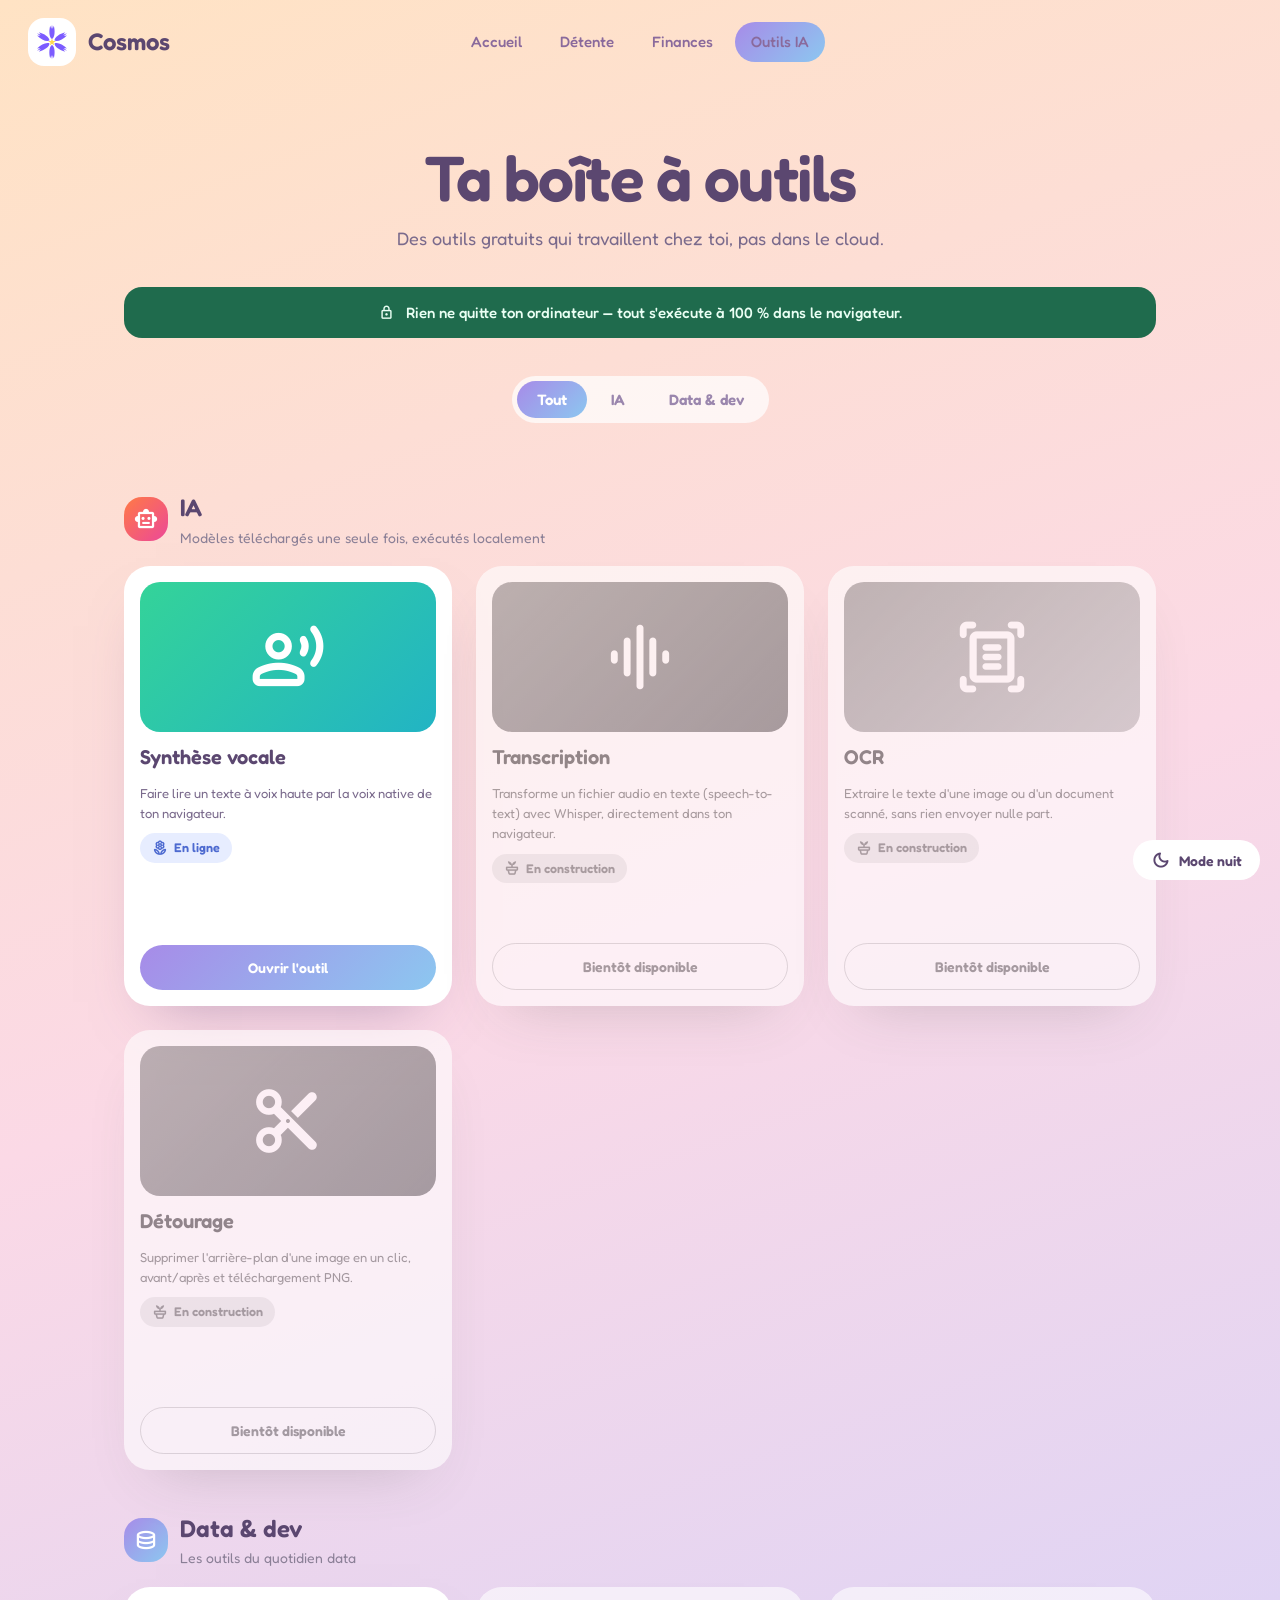
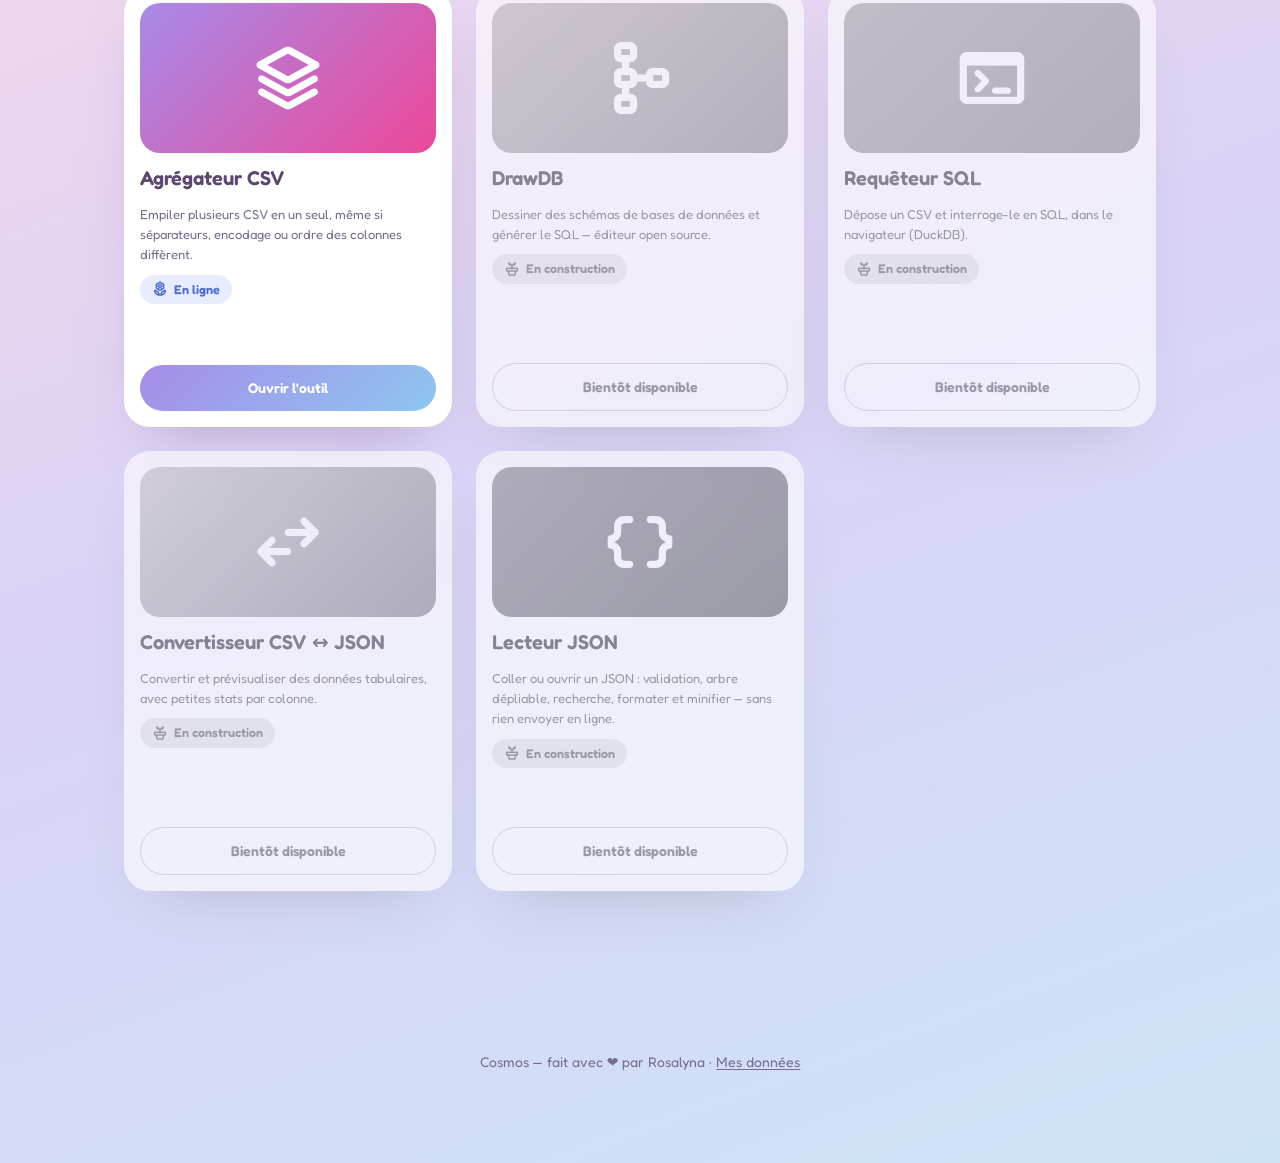
==== ia/index.html @ 6560cee8 "Plancher v1 : version minimale publiable de Cosmos - Parties en ligne : Accueil, Détente (Dessin lib" ====
<!DOCTYPE html>
<html lang="fr">
<head>
  <script>/*cosmos-antiflash*/ try{var t=localStorage.getItem("cosmos-theme");if(t==="dark"||(!t&&window.matchMedia("(prefers-color-scheme:dark)").matches))document.documentElement.classList.add("pre-dark");}catch(e){}</script>
  <meta charset="UTF-8">
  <meta name="viewport" content="width=device-width, initial-scale=1.0">
  <title>Ta boîte à outils — Cosmos</title>
  <link rel="icon" type="image/svg+xml" href="../commun/img/favicon.svg">
  <link rel="stylesheet" href="../commun/css/style.css">
</head>
<body class="p-ia" data-nav="Outils IA">
<script>if(document.documentElement.classList.contains("pre-dark"))document.body.classList.add("dark");</script>

  <nav class="nav">
    <a class="brand" href="../index.html">
      <span class="brand-logo">
        <img class="logo-day" src="../commun/img/logo-day.svg" alt="">
        <img class="logo-night" src="../commun/img/logo-night.svg" alt="">
      </span>
      <span class="brand-name">Cosmos</span>
    </a>
    <div class="nav-pills"></div>
  </nav>

  <main class="page">
    <section class="hero">
      <h1>Ta boîte à outils</h1>
      <p class="lead">Des outils gratuits qui travaillent chez toi, pas dans le cloud.</p>
    </section>

    <div class="bandeau-local">
      <span class="material-symbols-rounded" aria-hidden="true">lock</span>
      Rien ne quitte ton ordinateur — tout s'exécute à 100 % dans le navigateur.
    </div>

    <div class="slicer-wrap">
      <div class="slicer" data-slicer="[data-group]">
        <span class="ind"></span>
        <button class="on" data-target="all">Tout</button>
        <button data-target="ia">IA</button>
        <button data-target="data">Data &amp; dev</button>
      </div>
    </div>

    <section data-group="ia">
      <div class="section-head" style="--g1:#FF7A45; --g2:#EC4899;">
        <span class="material-symbols-rounded" aria-hidden="true">smart_toy</span>
        <div><h2>IA</h2><div class="sub">Modèles téléchargés une seule fois, exécutés localement</div></div>
      </div>
      <div class="grid">
        <article class="card" style="--g1:#34D399; --g2:#22B4C4;">
          <div class="thumb"><span class="material-symbols-rounded" aria-hidden="true">record_voice_over</span></div>
          <h3>Synthèse vocale</h3>
          <p>Faire lire un texte à voix haute par la voix native de ton navigateur.</p>
          <span class="badge online"><span class="state-ico material-symbols-rounded" data-day="local_florist" data-night="auto_awesome">local_florist</span>En ligne</span>
          <a class="cta" href="synthese-vocale/index.html">Ouvrir l'outil</a>
        </article>
        <article class="card" style="--g1:#FF7A45; --g2:#EC4899;">
          <div class="thumb"><span class="material-symbols-rounded" aria-hidden="true">graphic_eq</span></div>
          <h3>Transcription</h3>
          <p>Transforme un fichier audio en texte (speech-to-text) avec Whisper, directement dans ton navigateur.</p>
          <span class="badge construction"><span class="state-ico material-symbols-rounded" data-day="potted_plant" data-night="blur_on">potted_plant</span>En construction</span>
          <span class="cta ghost">Bientôt disponible</span>
        </article>
        <article class="card" style="--g1:#A78BE8; --g2:#8CC7F0;">
          <div class="thumb"><span class="material-symbols-rounded" aria-hidden="true">document_scanner</span></div>
          <h3>OCR</h3>
          <p>Extraire le texte d'une image ou d'un document scanné, sans rien envoyer nulle part.</p>
          <span class="badge construction"><span class="state-ico material-symbols-rounded" data-day="potted_plant" data-night="blur_on">potted_plant</span>En construction</span>
          <span class="cta ghost">Bientôt disponible</span>
        </article>
        <article class="card" style="--g1:#F472B6; --g2:#A855F7;">
          <div class="thumb"><span class="material-symbols-rounded" aria-hidden="true">content_cut</span></div>
          <h3>Détourage</h3>
          <p>Supprimer l'arrière-plan d'une image en un clic, avant/après et téléchargement PNG.</p>
          <span class="badge construction"><span class="state-ico material-symbols-rounded" data-day="potted_plant" data-night="blur_on">potted_plant</span>En construction</span>
          <span class="cta ghost">Bientôt disponible</span>
        </article>
      </div>
    </section>

    <section data-group="data">
      <div class="section-head" style="--g1:#A78BE8; --g2:#8CC7F0;">
        <span class="material-symbols-rounded" aria-hidden="true">database</span>
        <div><h2>Data &amp; dev</h2><div class="sub">Les outils du quotidien data</div></div>
      </div>
      <div class="grid">
        <article class="card" style="--g1:#A78BE8; --g2:#EC4899;">
          <div class="thumb"><span class="material-symbols-rounded" aria-hidden="true">stacks</span></div>
          <h3>Agrégateur CSV</h3>
          <p>Empiler plusieurs CSV en un seul, même si séparateurs, encodage ou ordre des colonnes diffèrent.</p>
          <span class="badge online"><span class="state-ico material-symbols-rounded" data-day="local_florist" data-night="auto_awesome">local_florist</span>En ligne</span>
          <a class="cta" href="agregateur-csv/index.html">Ouvrir l'outil</a>
        </article>
        <article class="card" style="--g1:#8CC7F0; --g2:#A78BE8;">
          <div class="thumb"><span class="material-symbols-rounded" aria-hidden="true">schema</span></div>
          <h3>DrawDB</h3>
          <p>Dessiner des schémas de bases de données et générer le SQL — éditeur open source.</p>
          <span class="badge construction"><span class="state-ico material-symbols-rounded" data-day="potted_plant" data-night="blur_on">potted_plant</span>En construction</span>
          <span class="cta ghost">Bientôt disponible</span>
        </article>
        <article class="card" style="--g1:#34D399; --g2:#22B4C4;">
          <div class="thumb"><span class="material-symbols-rounded" aria-hidden="true">terminal</span></div>
          <h3>Requêteur SQL</h3>
          <p>Dépose un CSV et interroge-le en SQL, dans le navigateur (DuckDB).</p>
          <span class="badge construction"><span class="state-ico material-symbols-rounded" data-day="potted_plant" data-night="blur_on">potted_plant</span>En construction</span>
          <span class="cta ghost">Bientôt disponible</span>
        </article>
        <article class="card" style="--g1:#FFC93C; --g2:#FF7A45;">
          <div class="thumb"><span class="material-symbols-rounded" aria-hidden="true">swap_horiz</span></div>
          <h3>Convertisseur CSV ↔ JSON</h3>
          <p>Convertir et prévisualiser des données tabulaires, avec petites stats par colonne.</p>
          <span class="badge construction"><span class="state-ico material-symbols-rounded" data-day="potted_plant" data-night="blur_on">potted_plant</span>En construction</span>
          <span class="cta ghost">Bientôt disponible</span>
        </article>
        <article class="card" style="--g1:#F472B6; --g2:#A855F7;">
          <div class="thumb"><span class="material-symbols-rounded" aria-hidden="true">data_object</span></div>
          <h3>Lecteur JSON</h3>
          <p>Coller ou ouvrir un JSON : validation, arbre dépliable, recherche, formater et minifier — sans rien envoyer en ligne.</p>
          <span class="badge construction"><span class="state-ico material-symbols-rounded" data-day="potted_plant" data-night="blur_on">potted_plant</span>En construction</span>
          <span class="cta ghost">Bientôt disponible</span>
        </article>
      </div>
    </section>
  </main>

  <footer class="pied">Cosmos — fait avec ❤️ par Rosalyna · <a class="pied-lien" href="../donnees/index.html">Mes données</a></footer>
  <button class="theme-toggle" id="themeToggle" type="button">
    <span class="material-symbols-rounded" id="themeIcon" aria-hidden="true">dark_mode</span>
    <span id="themeLabel">Mode nuit</span>
  </button>
  <script src="../commun/js/theme.js"></script>
  <script src="../commun/js/projects.js"></script>
  <script src="../commun/js/nav.js"></script>
</body>
</html>
---- commun/css/style.css ----
/* ============================================================
   COSMOS — design system v2 (thème clair printanier / nuit étoilée)
   Source : docs/design/README.md + CHANGELOG.md
   ============================================================ */

/* ============================================================
   POLICES AUTO-HÉBERGÉES — plus aucun appel à Google
   Fichiers : ../fonts/ (générés depuis les CSS Google, plages
   latin + latin-ext). Icônes : sous-ensemble des 77 réellement
   utilisées (voir docs/polices-auto-hebergees.md pour regénérer).
   ============================================================ */
@font-face {
  font-family: 'Fredoka';
  font-style: normal;
  font-weight: 400 700;
  font-display: swap;
  src: url(../fonts/fredoka-400-700-latin-ext.woff2) format('woff2');
  unicode-range: U+0100-02BA, U+02BD-02C5, U+02C7-02CC, U+02CE-02D7, U+02DD-02FF, U+0304, U+0308, U+0329, U+1D00-1DBF, U+1E00-1E9F, U+1EF2-1EFF, U+2020, U+20A0-20AB, U+20AD-20C4, U+2113, U+2C60-2C7F, U+A720-A7FF;
}
@font-face {
  font-family: 'Fredoka';
  font-style: normal;
  font-weight: 400 700;
  font-display: swap;
  src: url(../fonts/fredoka-400-700-latin.woff2) format('woff2');
  unicode-range: U+0000-00FF, U+0131, U+0152-0153, U+02BB-02BC, U+02C6, U+02DA, U+02DC, U+0304, U+0308, U+0329, U+2000-206F, U+20AC, U+2122, U+2191, U+2193, U+2212, U+2215, U+FEFF, U+FFFD;
}
@font-face {
  font-family: 'Sora';
  font-style: normal;
  font-weight: 400;
  font-display: swap;
  src: url(../fonts/sora-400-latin-ext.woff2) format('woff2');
  unicode-range: U+0100-02BA, U+02BD-02C5, U+02C7-02CC, U+02CE-02D7, U+02DD-02FF, U+0304, U+0308, U+0329, U+1D00-1DBF, U+1E00-1E9F, U+1EF2-1EFF, U+2020, U+20A0-20AB, U+20AD-20C4, U+2113, U+2C60-2C7F, U+A720-A7FF;
}
@font-face {
  font-family: 'Sora';
  font-style: normal;
  font-weight: 400;
  font-display: swap;
  src: url(../fonts/sora-400-latin.woff2) format('woff2');
  unicode-range: U+0000-00FF, U+0131, U+0152-0153, U+02BB-02BC, U+02C6, U+02DA, U+02DC, U+0304, U+0308, U+0329, U+2000-206F, U+20AC, U+2122, U+2191, U+2193, U+2212, U+2215, U+FEFF, U+FFFD;
}
@font-face {
  font-family: 'Sora';
  font-style: normal;
  font-weight: 700;
  font-display: swap;
  src: url(../fonts/sora-700-latin-ext.woff2) format('woff2');
  unicode-range: U+0100-02BA, U+02BD-02C5, U+02C7-02CC, U+02CE-02D7, U+02DD-02FF, U+0304, U+0308, U+0329, U+1D00-1DBF, U+1E00-1E9F, U+1EF2-1EFF, U+2020, U+20A0-20AB, U+20AD-20C4, U+2113, U+2C60-2C7F, U+A720-A7FF;
}
@font-face {
  font-family: 'Sora';
  font-style: normal;
  font-weight: 700;
  font-display: swap;
  src: url(../fonts/sora-700-latin.woff2) format('woff2');
  unicode-range: U+0000-00FF, U+0131, U+0152-0153, U+02BB-02BC, U+02C6, U+02DA, U+02DC, U+0304, U+0308, U+0329, U+2000-206F, U+20AC, U+2122, U+2191, U+2193, U+2212, U+2215, U+FEFF, U+FFFD;
}
@font-face {
  font-family: 'Sora';
  font-style: normal;
  font-weight: 800;
  font-display: swap;
  src: url(../fonts/sora-800-latin-ext.woff2) format('woff2');
  unicode-range: U+0100-02BA, U+02BD-02C5, U+02C7-02CC, U+02CE-02D7, U+02DD-02FF, U+0304, U+0308, U+0329, U+1D00-1DBF, U+1E00-1E9F, U+1EF2-1EFF, U+2020, U+20A0-20AB, U+20AD-20C4, U+2113, U+2C60-2C7F, U+A720-A7FF;
}
@font-face {
  font-family: 'Sora';
  font-style: normal;
  font-weight: 800;
  font-display: swap;
  src: url(../fonts/sora-800-latin.woff2) format('woff2');
  unicode-range: U+0000-00FF, U+0131, U+0152-0153, U+02BB-02BC, U+02C6, U+02DA, U+02DC, U+0304, U+0308, U+0329, U+2000-206F, U+20AC, U+2122, U+2191, U+2193, U+2212, U+2215, U+FEFF, U+FFFD;
}
@font-face {
  font-family: 'Space Mono';
  font-style: normal;
  font-weight: 400;
  font-display: swap;
  src: url(../fonts/space-mono-400-latin-ext.woff2) format('woff2');
  unicode-range: U+0100-02BA, U+02BD-02C5, U+02C7-02CC, U+02CE-02D7, U+02DD-02FF, U+0304, U+0308, U+0329, U+1D00-1DBF, U+1E00-1E9F, U+1EF2-1EFF, U+2020, U+20A0-20AB, U+20AD-20C4, U+2113, U+2C60-2C7F, U+A720-A7FF;
}
@font-face {
  font-family: 'Space Mono';
  font-style: normal;
  font-weight: 400;
  font-display: swap;
  src: url(../fonts/space-mono-400-latin.woff2) format('woff2');
  unicode-range: U+0000-00FF, U+0131, U+0152-0153, U+02BB-02BC, U+02C6, U+02DA, U+02DC, U+0304, U+0308, U+0329, U+2000-206F, U+20AC, U+2122, U+2191, U+2193, U+2212, U+2215, U+FEFF, U+FFFD;
}
@font-face {
  font-family: 'Space Mono';
  font-style: normal;
  font-weight: 700;
  font-display: swap;
  src: url(../fonts/space-mono-700-latin-ext.woff2) format('woff2');
  unicode-range: U+0100-02BA, U+02BD-02C5, U+02C7-02CC, U+02CE-02D7, U+02DD-02FF, U+0304, U+0308, U+0329, U+1D00-1DBF, U+1E00-1E9F, U+1EF2-1EFF, U+2020, U+20A0-20AB, U+20AD-20C4, U+2113, U+2C60-2C7F, U+A720-A7FF;
}
@font-face {
  font-family: 'Space Mono';
  font-style: normal;
  font-weight: 700;
  font-display: swap;
  src: url(../fonts/space-mono-700-latin.woff2) format('woff2');
  unicode-range: U+0000-00FF, U+0131, U+0152-0153, U+02BB-02BC, U+02C6, U+02DA, U+02DC, U+0304, U+0308, U+0329, U+2000-206F, U+20AC, U+2122, U+2191, U+2193, U+2212, U+2215, U+FEFF, U+FFFD;
}

/* Icônes : sous-ensemble (uniquement les 77 icônes utilisées sur le site).
   La règle de classe ci-dessous remplace celle que fournissait Google
   (notamment font-feature-settings:'liga' qui active les ligatures). */
@font-face {
  font-family: 'Material Symbols Rounded';
  font-style: normal;
  font-weight: 500;
  font-display: block;
  src: url(../fonts/material-symbols-rounded-subset.woff2) format('woff2');
}
.material-symbols-rounded {
  font-family: 'Material Symbols Rounded';
  font-weight: normal;
  font-style: normal;
  line-height: 1;
  letter-spacing: normal;
  text-transform: none;
  display: inline-block;
  white-space: nowrap;
  word-wrap: normal;
  direction: ltr;
  font-feature-settings: 'liga';
  -webkit-font-feature-settings: 'liga';
  -webkit-font-smoothing: antialiased;
}

:root {
  --surface: #fff;
  --ink: #5b4770;
  --ink2: #7a6a8c;
  --label: #8a7f96;
  --cream: #fdf6ec;
  --g-primary1: #A78BE8; --g-primary2: #8CC7F0;
  --g-green1: #34D399;  --g-green2: #22B4C4;
  --g-warm1: #FF7A45;   --g-warm2: #EC4899;
  --g-pink1: #F472B6;   --g-pink2: #A855F7;
  --jaune: #FBBF24; --rose: #FB7185; --ciel: #38BDF8;
  --r-card: 26px; --r-thumb: 20px; --r-bulle: 18px;
  --shadow-card: 0 28px 56px -32px rgba(120, 90, 140, .5);
  --shadow-kpi: 0 20px 44px -30px rgba(80, 60, 120, .5);
}

* { box-sizing: border-box; margin: 0; padding: 0; }

body {
  font-family: 'Fredoka', system-ui, sans-serif;
  color: var(--ink);
  background: var(--cream);
  min-height: 100vh;
  line-height: 1.55;
  position: relative;
}

/* Dégradés de fond par page (mode clair, 160°) */
body.p-home    { background: linear-gradient(160deg,#FFEDB0 0%,#FFD7BD 20%,#FFC6DC 40%,#DCCBF5 58%,#C4E7F5 78%,#C6F0D2 100%); }
body.p-detente { background: linear-gradient(160deg,#FFE9C9 0%,#FFC6DC 34%,#E3CBF5 62%,#C4E7F5 84%,#CDEEDD 100%); }
body.p-ia      { background: linear-gradient(160deg,#FFE3C4 0%,#FBD9E6 36%,#DAD3F7 70%,#CDE3F7 100%); }
body.p-budget  { background: linear-gradient(160deg,#D2F5DE 0%,#C6EEF0 34%,#D8E4F7 68%,#E9D9F5 100%); }
body.p-dash    { background: linear-gradient(160deg,#F3F0FA 0%,#EDF2FB 55%,#F0F5F3 100%); }
body.p-ml      { background: linear-gradient(160deg,#CFEFF5 0%,#D7E1FA 34%,#E6D7F7 68%,#FBD9E6 100%); }
body { background-attachment: fixed; }

.material-symbols-rounded {
  font-variation-settings: 'opsz' 24, 'wght' 500, 'FILL' 0, 'GRAD' 0;
  vertical-align: middle;
}

/* ---------- Navigation ---------- */
.nav {
  display: flex; align-items: center; justify-content: space-between; gap: 14px;
  padding: 18px 28px; flex-wrap: wrap; position: relative; z-index: 3;
}
.brand { display: flex; align-items: center; gap: 12px; text-decoration: none; color: var(--ink); }
.brand-logo {
  width: 48px; height: 48px; border-radius: 16px; background: var(--surface);
  display: grid; place-items: center; box-shadow: var(--shadow-kpi);
}
.brand-logo img { width: 76%; height: 76%; display: block; }
.brand-logo .logo-night { display: none; }
body.dark .brand-logo .logo-day { display: none; }
body.dark .brand-logo .logo-night { display: block; }
.brand-name { font-size: 24px; font-weight: 600; }
.nav-pills { display: flex; gap: 6px; flex-wrap: wrap; justify-content: center; }
.nav-pills a {
  text-decoration: none; color: #8a6a9c; font-size: 15px; font-weight: 500;
  padding: 8px 16px; border-radius: 999px; transition: background .18s;
}
body.dark .nav-pills a { color: #cfc6ee; }
.nav-pills a:hover { background: rgba(255,255,255,.55); }
body.dark .nav-pills a:hover { background: rgba(255,255,255,.08); }
.nav-pills a.actif {
  background: linear-gradient(135deg, var(--g-primary1), var(--g-primary2));
  color: #fff;
}
.avatar {
  width: 46px; height: 46px; border-radius: 50%; color: #fff; font-weight: 600;
  display: grid; place-items: center; letter-spacing: .5px;
  background: linear-gradient(135deg, var(--g-primary1), var(--g-primary2));
}

/* ---------- Structure ---------- */
.page { max-width: 1080px; margin: 0 auto; padding: 34px 24px 120px; position: relative; z-index: 2; }
.hero { text-align: center; padding: 26px 0 34px; }
.hero h1 {
  font-size: clamp(38px, 6vw, 64px); font-weight: 600; letter-spacing: -1.5px;
  line-height: 1.05; margin-bottom: 14px;
}
.hero p.lead { color: var(--ink2); font-size: 18px; max-width: 620px; margin: 0 auto; }
.section-head { display: flex; align-items: center; gap: 12px; margin: 40px 0 18px; }
.section-head .material-symbols-rounded {
  width: 44px; height: 44px; border-radius: var(--r-bulle); color: #fff;
  display: grid; place-items: center; font-size: 24px;
  background: linear-gradient(135deg, var(--g1, var(--g-primary1)), var(--g2, var(--g-primary2)));
}
.section-head h2 { font-size: 24px; font-weight: 600; }
.section-head .sub { color: var(--label); font-size: 14px; }

/* ---------- Grilles & cartes vitrine ---------- */
.grid { display: grid; grid-template-columns: repeat(auto-fill, minmax(280px, 1fr)); gap: 24px; }
.card {
  background: var(--surface); border-radius: var(--r-card); padding: 16px;
  box-shadow: var(--shadow-card); display: flex; flex-direction: column; gap: 10px;
  min-height: 440px; color: var(--ink);
  transition: transform .22s cubic-bezier(.34,1.4,.5,1), box-shadow .22s;
}
.card:hover { transform: translateY(-8px); box-shadow: 0 42px 76px -30px rgba(120,90,140,.6); }
.card .thumb {
  flex: none; height: 150px; border-radius: var(--r-thumb); display: grid; place-items: center;
  background: linear-gradient(135deg, var(--g1, var(--g-primary1)), var(--g2, var(--g-primary2)));
}
.card .thumb .material-symbols-rounded { font-size: 76px; color: #fff; }
.card h3 { font-size: 20px; font-weight: 600; }
.card p { font-size: 13px; color: var(--ink2); }
.card .cta {
  margin-top: auto; text-align: center; text-decoration: none; color: #fff;
  font-weight: 600; font-size: 14px; padding: 12px; border-radius: 999px;
  background: linear-gradient(135deg, var(--g-primary1), var(--g-primary2));
  transition: filter .18s;
}
.card .cta:hover { filter: brightness(1.08); }
.card .cta.ghost { background: none; color: var(--ink2); border: 1.5px solid rgba(122,106,140,.35); cursor: default; }

/* ---------- Cartes « Pokémon » (Détente) ---------- */
.pokecard {
  border-radius: var(--r-card); padding: 10px; color: var(--ink);
  background: linear-gradient(135deg, var(--g1, var(--g-warm1)), var(--g2, var(--g-warm2)));
  box-shadow: var(--shadow-card);
  transition: transform .22s cubic-bezier(.34,1.4,.5,1), box-shadow .22s;
}
.pokecard:hover { transform: translateY(-7px); box-shadow: 0 42px 76px -30px rgba(120,90,140,.6); }
.pokecard .inner { background: var(--surface); border-radius: 18px; padding: 14px; height: 100%; display: flex; flex-direction: column; gap: 8px; }
.pokecard .window {
  height: 130px; border-radius: 14px; display: grid; place-items: center;
  background: linear-gradient(135deg, color-mix(in srgb, var(--g1) 28%, #fff), color-mix(in srgb, var(--g2) 28%, #fff));
}
.pokecard .window .material-symbols-rounded { font-size: 58px; color: var(--g2, var(--g-warm2)); }
.pokecard .type { font-family: 'Space Mono', monospace; font-size: 11px; color: var(--label); text-transform: uppercase; letter-spacing: .08em; }
.pokecard h3 { font-size: 19px; font-weight: 600; }
.pokecard p { font-size: 13px; color: var(--ink2); }

/* ---------- Badges d'état (2 états, sans badge = disponible) ---------- */
.badge {
  display: inline-flex; align-items: center; gap: 6px; align-self: flex-start;
  font-size: 12.5px; font-weight: 600; padding: 5px 12px; border-radius: 999px;
}
.badge .state-ico { font-size: 16px; }
.badge.construction { background: #FFE5C2; color: #B26A00; }
.badge.online { background: #E7EDFF; color: #4D6AD0; }

/* ---------- Cartes « en construction » grisées (fait ressortir ce qui est en ligne) ---------- */
.card:has(.badge.construction),
.pokecard:has(.badge.construction) { filter: grayscale(1); opacity: .6; }
.card:has(.badge.construction):hover,
.pokecard:has(.badge.construction):hover { transform: none; box-shadow: 0 20px 44px -30px rgba(90,60,120,.35); }
body.dark .card:has(.badge.construction),
body.dark .pokecard:has(.badge.construction) { opacity: .48; }

/* ---------- Slicer ---------- */
.slicer {
  position: relative; display: inline-flex; gap: 4px; padding: 5px;
  background: rgba(255,255,255,.72); border-radius: 999px; margin: 8px auto 26px;
}
body.dark .slicer { background: rgba(255,255,255,.08); }
.slicer button {
  position: relative; z-index: 2; border: 0; background: none; cursor: pointer;
  font-family: 'Fredoka', sans-serif; font-size: 15px; font-weight: 600;
  color: #9a86ad; padding: 9px 20px; border-radius: 999px; transition: color .25s;
}
.slicer button.on { color: #fff; }
.slicer .ind {
  position: absolute; top: 5px; bottom: 5px; left: 0; width: 90px; z-index: 1;
  border-radius: 999px; background: linear-gradient(135deg, var(--g-primary1), var(--g-primary2));
  transition: left .4s cubic-bezier(.34,1.4,.5,1), width .4s cubic-bezier(.34,1.4,.5,1);
}
.slicer-wrap { text-align: center; }
[data-group].masque { display: none; }
[data-group] { transition: opacity .26s; }
/* Slicer sur petit écran : on autorise le retour à la ligne et on remplace
   l'indicateur coulissant (calé en absolu) par un fond sur le bouton actif. */
@media (max-width: 620px) {
  .slicer { flex-wrap: wrap; justify-content: center; border-radius: 22px; max-width: 92vw; }
  .slicer .ind { display: none; }
  .slicer button { padding: 8px 14px; font-size: 14px; }
  .slicer button.on { background: linear-gradient(135deg, var(--g-primary1), var(--g-primary2)); }
  body.dark .slicer button.on { background: linear-gradient(135deg, #7C5CFF, #4DA8FF); }
}

/* ---------- Bulles d'accueil ---------- */
.bulles { display: flex; gap: 34px; justify-content: center; flex-wrap: wrap; margin: 26px 0 8px; }
.bulle { text-align: center; width: 150px; text-decoration: none; color: var(--ink); }
.bulle .ico {
  width: 84px; height: 84px; margin: 0 auto 10px; border-radius: 26px; color: #fff;
  display: grid; place-items: center;
  background: linear-gradient(135deg, var(--g1, var(--g-primary1)), var(--g2, var(--g-primary2)));
  box-shadow: 0 18px 34px -18px var(--g2, var(--g-primary2));
}
.bulle .ico .material-symbols-rounded { font-size: 40px; }
.bulle h3 { font-size: 16px; font-weight: 600; }
.bulle p { font-size: 12.5px; color: var(--ink2); }

/* ---------- Marquee de citations ---------- */
.marquee { overflow: hidden; margin-top: 44px; -webkit-mask-image: linear-gradient(90deg,transparent,#000 12%,#000 88%,transparent); mask-image: linear-gradient(90deg,transparent,#000 12%,#000 88%,transparent); }
.marquee .rail { display: inline-flex; gap: 44px; white-space: nowrap; padding: 8px 0; }
.marquee .rail span { font-size: 15px; color: var(--ink2); }

/* ---------- Commandements (Finances) — cartes dépliables ---------- */
.cmd-intro { text-align: center; color: var(--ink2); font-size: 14px; margin: 0 0 20px; }
.cmd { background: var(--surface); border-radius: var(--r-card); box-shadow: var(--shadow-card); margin-bottom: 14px; overflow: hidden; }
.cmd > summary { list-style: none; cursor: pointer; display: flex; align-items: center; gap: 18px; padding: 18px; }
.cmd > summary::-webkit-details-marker { display: none; }
.cmd .cmd-ico {
  flex: none; width: 60px; height: 60px; border-radius: 16px; display: grid; place-items: center;
  background: linear-gradient(135deg, var(--g1, var(--g-green1)), var(--g2, var(--g-green2)));
}
.cmd .cmd-ico .material-symbols-rounded { font-size: 30px; color: #fff; }
.cmd .cmd-head { flex: 1; min-width: 0; }
.cmd .num { font-family: 'Space Mono', monospace; font-weight: 700; color: var(--label); font-size: 13px; }
.cmd h3 { font-size: 19px; font-weight: 600; margin: 2px 0 4px; }
.cmd .baseline { font-size: 14px; color: var(--ink2); }
.cmd .chev { flex: none; color: var(--label); transition: transform .25s; }
.cmd[open] .chev { transform: rotate(180deg); }
.cmd .cmd-detail { padding: 0 18px 18px 96px; display: flex; flex-direction: column; gap: 8px; }
.cmd .cmd-detail p { font-size: 14px; color: var(--ink2); }
.cmd .cmd-detail strong { color: var(--ink); font-weight: 600; }
@media (max-width: 640px) { .cmd > summary { gap: 12px; } .cmd .cmd-detail { padding-left: 18px; } }

/* ---------- Pyramide de l'épargne (Finances) ---------- */
.pyramide { max-width: 640px; margin: 8px auto 4px; display: flex; flex-direction: column; align-items: center; gap: 9px; }
.pyramide .etage {
  color: #fff; border-radius: 14px; padding: 13px 20px; text-align: center;
  display: flex; flex-direction: column; gap: 2px; box-shadow: var(--shadow-kpi);
}
.pyramide .etage strong { font-size: 16px; font-weight: 600; }
.pyramide .etage span { font-family: 'Space Mono', monospace; font-size: 11px; opacity: .92; letter-spacing: .02em; }
.pyramide .e4 { width: 48%; background: linear-gradient(135deg, var(--g-pink1), var(--g-pink2)); }
.pyramide .e3 { width: 66%; background: linear-gradient(135deg, var(--g-primary1), var(--g-primary2)); }
.pyramide .e2 { width: 83%; background: linear-gradient(135deg, var(--jaune), var(--g-warm1)); }
.pyramide .e1 { width: 100%; background: linear-gradient(135deg, var(--g-green1), var(--g-green2)); }
.pyramide-msg { text-align: center; color: var(--ink2); font-size: 13px; max-width: 560px; margin: 14px auto 0; }
@media (max-width: 560px) { .pyramide .etage { width: 100% !important; } }

/* ---------- Épargne de sécurité : barème statique (Finances) ---------- */
.secu { max-width: 720px; margin: 6px auto 0; display: flex; flex-direction: column; gap: 12px; }
.secu-base {
  background: var(--surface); border-radius: var(--r-bulle); box-shadow: var(--shadow-kpi);
  padding: 12px 18px; font-size: 14px; color: var(--ink2); text-align: center;
}
.secu-base .secu-pts { font-weight: 600; color: var(--ink); }
.secu-critere {
  background: var(--surface); border-radius: var(--r-card); box-shadow: var(--shadow-card);
  padding: 16px 18px; display: flex; flex-direction: column; gap: 10px;
}
.secu-q { font-size: 15px; font-weight: 600; }
.secu-opts { display: flex; flex-wrap: wrap; gap: 8px; }
.secu-opt {
  display: inline-flex; align-items: center; gap: 8px; font-size: 13.5px; color: var(--ink2);
  border: 1.5px solid rgba(122,106,140,.28); border-radius: 999px; padding: 7px 8px 7px 14px;
}
.secu-opt b {
  font-family: 'Space Mono', monospace; font-size: 12px; color: #fff; font-weight: 700;
  padding: 2px 9px; border-radius: 999px;
  background: linear-gradient(135deg, var(--g-green1), var(--g-green2));
}
.secu-concl {
  display: flex; gap: 14px; align-items: flex-start;
  background: linear-gradient(135deg, color-mix(in srgb, var(--g-green1) 16%, var(--surface)), color-mix(in srgb, var(--g-green2) 16%, var(--surface)));
  border-radius: var(--r-card); padding: 18px 20px; box-shadow: var(--shadow-card);
}
.secu-concl > .material-symbols-rounded {
  flex: none; width: 48px; height: 48px; border-radius: 14px; color: #fff; display: grid; place-items: center; font-size: 26px;
  background: linear-gradient(135deg, var(--g-green1), var(--g-green2));
}
.secu-concl strong { font-size: 16px; font-weight: 600; }
.secu-concl .hl { color: var(--g-green2); }
.secu-concl p { font-size: 13.5px; color: var(--ink2); margin-top: 4px; }
body.dark .secu-opt { border-color: rgba(207,198,238,.28); }

/* ---------- Fiches placements : livrets & enveloppes (Finances) ---------- */
.placement-intro { color: var(--ink2); font-size: 14px; max-width: 730px; margin: 0 0 18px; }
.fiches { display: grid; grid-template-columns: repeat(auto-fill, minmax(238px, 1fr)); gap: 16px; }
.fiche {
  background: var(--surface); border-radius: var(--r-card); box-shadow: var(--shadow-card);
  overflow: hidden; display: flex; flex-direction: column;
  transition: transform .2s cubic-bezier(.34,1.4,.5,1), box-shadow .2s;
}
.fiche:hover { transform: translateY(-6px); box-shadow: 0 42px 76px -30px rgba(120,90,140,.55); }
.fiche .haut { padding: 14px 16px; color: #fff; background: linear-gradient(135deg, var(--g1, var(--g-green1)), var(--g2, var(--g-green2))); }
.fiche .haut h4 { font-size: 16px; font-weight: 600; }
.fiche .haut .taux { font-family: 'Space Mono', monospace; font-size: 21px; font-weight: 700; margin-top: 3px; line-height: 1.15; }
.fiche .haut .taux small { display: block; font-size: 11.5px; font-weight: 400; opacity: .92; margin-top: 2px; }
.fiche .corps { padding: 13px 16px 15px; display: flex; flex-direction: column; gap: 8px; flex: 1; }
.fiche .ligne { display: flex; justify-content: space-between; align-items: baseline; gap: 10px; font-size: 13px; }
.fiche .ligne .k { color: var(--label); }
.fiche .ligne .v { font-weight: 600; text-align: right; }
.fiche .fisc { align-self: flex-start; font-size: 10.5px; font-weight: 700; letter-spacing: .03em; text-transform: uppercase; padding: 3px 10px; border-radius: 999px; }
.fiche .fisc.net { background: #DCFCE7; color: #158048; }
.fiche .fisc.impo { background: #FFE5C2; color: #B26A00; }
body.dark .fiche .fisc.net { background: rgba(52,211,153,.16); color: #4ade80; }
body.dark .fiche .fisc.impo { background: rgba(255,229,194,.16); color: #FFC93C; }
.fiche .desc { font-size: 12.5px; color: var(--ink2); }
.fiche .lien { margin-top: auto; padding-top: 4px; font-size: 12.5px; font-weight: 600; color: var(--g2, var(--g-green2)); text-decoration: none; display: inline-flex; align-items: center; gap: 4px; }
.fiche .lien:hover { text-decoration: underline; }
.fiche .lien .material-symbols-rounded { font-size: 15px; }
.placement-note { font-size: 12.5px; color: var(--label); text-align: center; margin: 22px auto 0; max-width: 700px; line-height: 1.5; }
.placement-note a { color: inherit; font-weight: 600; }

/* ---------- Mouvements d'introspection ---------- */
.mvt-label {
  font-family: 'Space Mono', monospace; font-size: 12px; letter-spacing: .06em; text-transform: uppercase;
  color: var(--label); margin: 26px 0 12px;
}
.mvt-label.premier { margin-top: 6px; }

/* ---------- Mes commandements (personnels) ---------- */
.mescmd-intro { color: var(--ink2); font-size: 14px; max-width: 680px; margin: 0 auto 20px; text-align: center; }
.mescmd { display: grid; grid-template-columns: repeat(auto-fill, minmax(260px, 1fr)); gap: 16px; }
.mescmd .mien {
  position: relative; overflow: hidden; background: var(--surface); border-radius: var(--r-card);
  padding: 20px 20px 18px 24px; box-shadow: var(--shadow-card);
  display: flex; flex-direction: column; gap: 10px; min-height: 150px;
}
.mescmd .mien::before {
  content: ""; position: absolute; left: 0; top: 0; bottom: 0; width: 5px;
  background: linear-gradient(180deg, var(--g1, var(--g-green1)), var(--g2, var(--g-green2)));
}
.mescmd .mien .quote { font-size: 30px; line-height: 1; color: var(--g2, var(--g-green2)); opacity: .55; }
.mescmd .mien p { font-size: 15px; color: var(--ink); line-height: 1.5; }
.mescmd .mien .tag {
  font-family: 'Space Mono', monospace; font-size: 10.5px; letter-spacing: .06em;
  text-transform: uppercase; color: var(--label); margin-top: auto;
}
.mescmd .ajout {
  border: 2px dashed rgba(122,106,140,.4); box-shadow: none; align-items: center;
  justify-content: center; text-align: center; gap: 6px; color: var(--label);
}
.mescmd .ajout::before { display: none; }
.mescmd .ajout .material-symbols-rounded { font-size: 34px; }
.mescmd .ajout .bientot {
  font-family: 'Space Mono', monospace; font-size: 10.5px; letter-spacing: .05em; text-transform: uppercase;
}
body.dark .mescmd .ajout { border-color: rgba(207,198,238,.3); }

/* ---------- Bandeau confidentialité ---------- */
.bandeau-local {
  display: flex; align-items: center; gap: 12px; justify-content: center;
  background: #1f6b4d; color: #eafff4; border-radius: 18px; padding: 14px 20px;
  font-size: 15px; font-weight: 500; margin-bottom: 30px;
}

/* ---------- Panneau outil (transcription…) ---------- */
.panneau { background: var(--surface); border-radius: var(--r-card); padding: 28px; box-shadow: var(--shadow-card); }
.bouton {
  display: inline-block; cursor: pointer; font: inherit; font-weight: 600; font-size: 15px;
  color: #fff; border: 0; border-radius: 999px; padding: 12px 24px;
  background: linear-gradient(135deg, var(--g-primary1), var(--g-primary2));
  transition: filter .18s, transform .18s;
}
.bouton:hover { filter: brightness(1.08); transform: translateY(-2px); }
.champ {
  font: inherit; font-size: 14px; padding: 11px 14px; border-radius: 14px;
  border: 1.5px solid rgba(122,106,140,.35); background: var(--surface); color: var(--ink);
}
textarea.champ { width: 100%; min-height: 220px; resize: vertical; }
.statut { font-weight: 500; color: var(--ink2); }
body.dark .champ { border-color: rgba(207,198,238,.3); }

/* ---------- KPI (Dashboard) ---------- */
.kpi { background: var(--surface); border-radius: var(--r-card); padding: 20px; box-shadow: var(--shadow-kpi); }
.kpi .val { font-family: 'Sora', sans-serif; font-weight: 700; font-size: 30px; }
.kpi .lib { color: var(--label); font-size: 13px; }

/* ---------- Créateur de dashboard (3 volets) ---------- */
.builder { display: grid; grid-template-columns: 200px 1fr 220px; gap: 16px; align-items: stretch; }
.builder .volet { background: var(--surface); border-radius: 20px; padding: 16px; box-shadow: var(--shadow-kpi); }
.builder .volet h4 { font-size: 14px; margin-bottom: 10px; color: var(--ink2); }
.builder .widget-item { display: flex; align-items: center; gap: 8px; font-size: 14px; padding: 9px 10px; border-radius: 12px; cursor: grab; }
.builder .widget-item:hover { background: rgba(167,139,232,.12); }
.builder .canvas {
  border: 2px dashed rgba(122,106,140,.35); border-radius: 20px; min-height: 320px;
  display: grid; place-items: center; color: var(--label); font-size: 15px;
  background-image: radial-gradient(rgba(122,106,140,.14) 1px, transparent 1px); background-size: 22px 22px;
}
@media (max-width: 800px) { .builder { grid-template-columns: 1fr; } }

/* ---------- Pied de page & bascule thème ---------- */
.pied { text-align: center; padding: 40px 20px 90px; color: var(--ink2); font-size: 14px; position: relative; z-index: 2; }
.theme-toggle {
  position: fixed; right: 20px; bottom: 20px; z-index: 50;
  display: inline-flex; align-items: center; gap: 8px; cursor: pointer;
  font-family: 'Fredoka', sans-serif; font-size: 14px; font-weight: 600;
  color: var(--ink); background: var(--surface); border: 0; border-radius: 999px;
  padding: 10px 18px; box-shadow: var(--shadow-kpi);
}
.theme-toggle .material-symbols-rounded { font-size: 20px; }

/* ============================================================
   MODE NUIT — cosmos astrologique (body.dark)
   ============================================================ */
body.dark {
  background: radial-gradient(1200px 800px at 20% 0%, #17123a 0%, #0b0820 55%, #060410 100%) fixed, #080614;
  --surface: #241d44; --ink: #f3eefe; --ink2: #cfc6ee; --label: #a89ccc;
  color: var(--ink);
  --shadow-card: 0 28px 56px -32px rgba(0, 0, 0, .8);
  --shadow-kpi: 0 20px 44px -30px rgba(0, 0, 0, .7);
}
body.dark.p-home, body.dark.p-detente, body.dark.p-ia,
body.dark.p-budget, body.dark.p-dash, body.dark.p-ml {
  background:
    radial-gradient(900px 500px at 80% -10%, #35245e 0%, rgba(53,36,94,0) 60%),
    radial-gradient(620px 420px at 12% 18%, rgba(124,92,255,.20), rgba(124,92,255,0) 60%),
    radial-gradient(500px 300px at 68% 60%, rgba(236,72,153,.14), rgba(236,72,153,0) 62%),
    radial-gradient(700px 460px at 30% 88%, rgba(52,211,153,.10), rgba(52,211,153,0) 60%),
    linear-gradient(160deg, #1a1440 0%, #241a4d 45%, #2c1f57 78%, #1a1440 100%);
  background-attachment: fixed;
}
/* ciel étoilé */
body.dark::before {
  content: ""; position: fixed; inset: 0; z-index: 0; pointer-events: none;
  background-image: url("data:image/svg+xml,%3Csvg xmlns='http://www.w3.org/2000/svg' width='300' height='300'%3E%3Cg fill='%23ffffff'%3E%3Cpath d='M56 40 l1.6 4.7 l4.7 1.6 l-4.7 1.6 l-1.6 4.7 l-1.6 -4.7 l-4.7 -1.6 l4.7 -1.6 Z'/%3E%3Cpath d='M214 150 l1.8 5.4 l5.4 1.8 l-5.4 1.8 l-1.8 5.4 l-1.8 -5.4 l-5.4 -1.8 l5.4 -1.8 Z'/%3E%3C/g%3E%3Cg fill='%23ffffff' fill-opacity='.7'%3E%3Ccircle cx='24' cy='150' r='1.3'/%3E%3Ccircle cx='250' cy='96' r='1.3'/%3E%3Ccircle cx='96' cy='250' r='1.2'/%3E%3Ccircle cx='196' cy='276' r='1.2'/%3E%3C/g%3E%3C/svg%3E");
  background-repeat: repeat; background-size: 760px 760px; opacity: .55;
}
body.dark.p-home::before { background-size: 460px 460px; animation: starTwinkle 4.5s ease-in-out infinite; }
@keyframes starTwinkle { 0%,100% { opacity: .55; } 50% { opacity: 1; } }
body.dark .bandeau-local { background: #0e4634; }
body.dark .pokecard .window { background: rgba(255,255,255,.07); }
body.dark .badge.construction { background: rgba(255,229,194,.16); color: #FFC93C; }
body.dark .badge.online { background: rgba(231,237,255,.14); color: #9db4ff; }
body.dark .builder .canvas { border-color: rgba(207,198,238,.3); background-image: radial-gradient(rgba(207,198,238,.12) 1px, transparent 1px); }
body.dark .nav-pills a.actif { background: linear-gradient(135deg, #7C5CFF, #4DA8FF); }

/* ============================================================
   ANIMATIONS — uniquement sur l'Accueil (body.anim-home)
   ============================================================ */
body.anim-home .bulle .ico { animation: bob 4.5s ease-in-out infinite; }
body.anim-home .bulle:nth-child(2) .ico { animation-delay: 1.2s; }
body.anim-home .bulle:nth-child(3) .ico { animation-delay: 2.3s; }
body.anim-home .brand-logo { animation: wiggle 4s ease-in-out infinite; }
body.anim-home .fusee { animation: floatRocket 5s ease-in-out infinite; display: inline-block; }
body.anim-home .marquee .rail { animation: drift 40s linear infinite; }
@keyframes bob { 0%,100% { transform: translateY(0); } 50% { transform: translateY(-10px); } }
@keyframes wiggle { 0%,100% { transform: rotate(-5deg); } 50% { transform: rotate(5deg); } }
@keyframes floatRocket { 0%,100% { transform: translateY(0) rotate(-4deg); } 50% { transform: translateY(-14px) rotate(4deg); } }
@keyframes drift { from { transform: translateX(0); } to { transform: translateX(-50%); } }

@media (prefers-reduced-motion: reduce) {
  *, *::before, *::after { animation: none !important; transition: none !important; }
}


/* ---------- Renvoi vers la page Épargne (Finances) ---------- */
.renvoi { display: flex; align-items: center; justify-content: space-between; gap: 18px; flex-wrap: wrap;
  background: var(--surface); border-radius: var(--r-card); box-shadow: var(--shadow-card);
  padding: 18px 22px; margin-top: 36px; position: relative; overflow: hidden; }
.renvoi::before { content: ""; position: absolute; left: 0; top: 0; bottom: 0; width: 5px;
  background: linear-gradient(180deg, var(--g1, var(--g-green1)), var(--g2, var(--g-green2))); }
.renvoi h3 { font-size: 18px; font-weight: 600; }
.renvoi p { font-size: 13.5px; color: var(--ink2); margin-top: 2px; max-width: 560px; }
.renvoi .cta { margin-top: 0; flex: none; white-space: nowrap; }

/* ---------- Ma répartition : 3 pyramides comparées (Épargne) ---------- */
.repart-intro { color: var(--ink2); font-size: 14px; max-width: 730px; margin: 0 0 18px; }
.pyra3 { display: grid; grid-template-columns: repeat(auto-fit, minmax(220px, 1fr)); gap: 16px; }
.pyra-card { background: var(--surface); border-radius: var(--r-card); box-shadow: var(--shadow-card); padding: 16px 16px 18px; display: flex; flex-direction: column; gap: 12px; }
.pyra-card .titre h4 { font-size: 15px; font-weight: 600; }
.pyra-card .titre .st { font-size: 12px; color: var(--label); }
.pyra-mini { display: flex; flex-direction: column; align-items: center; gap: 5px; min-height: 156px; justify-content: flex-end; }
.pyra-mini .et { color: #fff; border-radius: 9px; padding: 6px 10px; text-align: center; font-size: 11.5px; font-weight: 600; box-shadow: var(--shadow-kpi); white-space: nowrap; min-width: 54px; }
.pyra-mini .et small { font-family: 'Space Mono', monospace; font-weight: 700; opacity: .95; }
.repart-note { font-size: 12.5px; color: var(--label); text-align: center; margin: 16px auto 0; max-width: 640px; line-height: 1.5; }

/* ---------- Réglages des pyramides éditables (Épargne) ---------- */
.reglages { display: flex; flex-direction: column; gap: 6px; margin-top: 6px; }
.reglages .reg { display: flex; align-items: center; justify-content: space-between; gap: 8px; font-size: 12.5px; color: var(--ink2); }
.reglages .reg input { width: 78px; font: inherit; font-size: 13px; padding: 5px 8px; border-radius: 10px; border: 1.5px solid rgba(122,106,140,.3); background: var(--surface); color: var(--ink); text-align: right; }
body.dark .reglages .reg input { border-color: rgba(207,198,238,.3); }
.reglages .total { font-family: 'Space Mono', monospace; font-size: 12px; color: var(--label); text-align: right; margin-top: 2px; }
.reglages .total.ok { color: #158048; }
body.dark .reglages .total.ok { color: #4ade80; }

/* ---------- Saisie € / % des pyramides (Épargne) ---------- */
.reglages .mode-tog { display: inline-flex; gap: 3px; align-self: flex-start; background: rgba(122,106,140,.12); border-radius: 999px; padding: 3px; margin-bottom: 2px; }
body.dark .reglages .mode-tog { background: rgba(207,198,238,.14); }
.reglages .mode-tog .mode { border: 0; background: none; cursor: pointer; font: inherit; font-size: 12.5px; font-weight: 600; color: var(--label); padding: 4px 14px; border-radius: 999px; transition: background .15s, color .15s; }
.reglages .mode-tog .mode.on { background: linear-gradient(135deg, var(--g-green1), var(--g-green2)); color: #fff; }
.reglages .reg[hidden] { display: none; }
.reglages .reg .lab { flex: 1; }
.reglages .reg .ctrl { display: flex; align-items: center; gap: 6px; }
.reglages .reg .derive { font-size: 11.5px; color: var(--label); font-family: 'Space Mono', monospace; min-width: 58px; text-align: right; }
.reglages .total .tv { font-family: 'Space Mono', monospace; }

/* ---------- « Épargne de sécurité » interactif (Épargne) ---------- */
.secu-opt { cursor: pointer; background: var(--surface); font-family: inherit; transition: border-color .15s, background .15s, box-shadow .15s; }
.secu-opt:hover { border-color: rgba(52,211,153,.55); }
.secu-opt.on { border-color: transparent; color: var(--ink); box-shadow: inset 0 0 0 2px var(--g-green2); background: linear-gradient(135deg, color-mix(in srgb, var(--g-green1) 16%, var(--surface)), color-mix(in srgb, var(--g-green2) 16%, var(--surface))); }
.secu-champ { display: flex; align-items: center; flex-wrap: wrap; gap: 8px 10px; margin-bottom: 10px; font-size: 13.5px; color: var(--ink2); }
.secu-champ .secu-inp { display: inline-flex; align-items: center; gap: 6px; }
.secu-champ input { width: 116px; font: inherit; font-size: 14px; padding: 7px 10px; border-radius: 12px; border: 1.5px solid rgba(122,106,140,.3); background: var(--surface); color: var(--ink); text-align: right; }
body.dark .secu-champ input { border-color: rgba(207,198,238,.3); }
.secu-concl .secu-mois { color: var(--g-green2); font-weight: 700; }

/* ---------- Ma situation en détail : projets + risque (Épargne) ---------- */
.situation-detail { background: var(--surface); border-radius: var(--r-card); box-shadow: var(--shadow-card); padding: 18px 20px; margin-top: 16px; }
.situation-detail .detail-tete { display: flex; align-items: center; gap: 8px; font-weight: 600; font-size: 15px; margin-bottom: 14px; }
.situation-detail .detail-tete .material-symbols-rounded { color: var(--g-green2); }
.detail-grid { display: grid; grid-template-columns: 1fr 1fr; gap: 22px; }
@media (max-width: 640px) { .detail-grid { grid-template-columns: 1fr; } }
.detail-col h4 { font-size: 14px; font-weight: 600; margin-bottom: 4px; }
.detail-aide { font-size: 12px; color: var(--label); margin-bottom: 10px; }
.projet { display: flex; align-items: center; gap: 8px; margin-bottom: 8px; }
.projet .pj-nom { flex: 1; min-width: 0; font: inherit; font-size: 13px; padding: 7px 10px; border-radius: 10px; border: 1.5px solid rgba(122,106,140,.3); background: var(--surface); color: var(--ink); }
.projet .pj-inp { display: inline-flex; align-items: center; gap: 4px; font-size: 12.5px; color: var(--label); }
.projet .pj-montant { width: 82px; font: inherit; font-size: 13px; padding: 7px 8px; border-radius: 10px; border: 1.5px solid rgba(122,106,140,.3); background: var(--surface); color: var(--ink); text-align: right; }
.projet .pj-suppr { flex: none; width: 28px; height: 28px; border: 0; border-radius: 8px; cursor: pointer; background: rgba(244,114,182,.15); color: #d6336c; font-size: 18px; line-height: 1; }
.projet .pj-suppr:hover { background: rgba(244,114,182,.3); }
.ajout-projet { display: inline-flex; align-items: center; gap: 5px; cursor: pointer; font: inherit; font-size: 13px; font-weight: 600; color: var(--g-green2); background: none; border: 1.5px dashed rgba(52,211,153,.5); border-radius: 999px; padding: 7px 14px; }
.ajout-projet:hover { background: rgba(52,211,153,.08); }
.ajout-projet .material-symbols-rounded { font-size: 18px; }
.projets-total { font-size: 12.5px; color: var(--ink2); margin-top: 10px; font-family: 'Space Mono', monospace; }
.risque-bar { display: flex; height: 20px; border-radius: 999px; overflow: hidden; background: rgba(122,106,140,.12); margin-bottom: 10px; }
.risque-bar .seg { height: 100%; }
.risque-legende { display: flex; flex-wrap: wrap; gap: 8px 16px; font-size: 12.5px; color: var(--ink2); }
.risque-legende .li { display: inline-flex; align-items: center; gap: 6px; }
.risque-legende .pt { width: 11px; height: 11px; border-radius: 4px; display: inline-block; }
.risque-legende b { font-family: 'Space Mono', monospace; }
body.dark .projet .pj-nom, body.dark .projet .pj-montant { border-color: rgba(207,198,238,.3); }
input.pilote { background: rgba(122,106,140,.09); color: var(--ink2); }
body.dark input.pilote { background: rgba(207,198,238,.09); }

/* ---------- Répartir mon revenu (Finances / Pratique) ---------- */
.budget { background: var(--surface); border-radius: var(--r-card); box-shadow: var(--shadow-card); padding: 18px 20px; margin-bottom: 10px; }
.bg-presets { display: flex; flex-wrap: wrap; gap: 8px; margin-bottom: 14px; }
.bg-preset { cursor: pointer; font: inherit; font-size: 13px; font-weight: 600; color: var(--label); background: rgba(122,106,140,.1); border: 0; border-radius: 999px; padding: 7px 14px; transition: background .15s, color .15s; }
body.dark .bg-preset { background: rgba(207,198,238,.12); }
.bg-preset.on { color: #fff; background: linear-gradient(135deg, var(--g-primary1), var(--g-primary2)); }
.bg-revenu { display: flex; align-items: center; justify-content: space-between; gap: 10px; font-size: 14px; color: var(--ink2); margin-bottom: 14px; }
.bg-revenu .bg-inp { display: inline-flex; align-items: center; gap: 6px; }
.bg-revenu input { width: 120px; font: inherit; font-size: 14px; padding: 8px 10px; border-radius: 12px; border: 1.5px solid rgba(122,106,140,.3); background: var(--surface); color: var(--ink); text-align: right; }
body.dark .bg-revenu input { border-color: rgba(207,198,238,.3); }
.bg-bar { display: flex; height: 22px; border-radius: 999px; overflow: hidden; background: rgba(122,106,140,.12); margin-bottom: 14px; }
.bg-bar .seg { height: 100%; }
.bg-lignes { display: flex; flex-direction: column; gap: 9px; }
.bg-ligne { display: flex; align-items: center; gap: 10px; font-size: 14px; }
.bg-ligne .pt { flex: none; width: 12px; height: 12px; border-radius: 4px; }
.bg-ligne .lab { flex: 1; min-width: 0; }
.bg-ligne .ctrl { display: inline-flex; align-items: center; gap: 5px; color: var(--label); font-size: 12.5px; }
.bg-ligne .ctrl input { width: 62px; font: inherit; font-size: 13px; padding: 6px 8px; border-radius: 10px; border: 1.5px solid rgba(122,106,140,.3); background: var(--surface); color: var(--ink); text-align: right; }
body.dark .bg-ligne .ctrl input { border-color: rgba(207,198,238,.3); }
.bg-ligne .bg-euro { flex: none; min-width: 84px; text-align: right; font-family: 'Space Mono', monospace; font-size: 12.5px; color: var(--ink2); }
.bg-total { margin-top: 14px; text-align: right; font-family: 'Space Mono', monospace; font-size: 13px; color: var(--label); }
.bg-total.ok { color: #158048; }
body.dark .bg-total.ok { color: #4ade80; }
.bg-note { font-size: 12.5px; color: var(--label); margin-top: 12px; line-height: 1.5; }

/* ---------- Mes données : sauvegarde / restauration ---------- */
.bouton.ghost { background: none; color: var(--ink2); border: 1.5px solid rgba(122,106,140,.35); }
.bouton.ghost:hover { filter: none; background: rgba(122,106,140,.08); }
body.dark .bouton.ghost { border-color: rgba(207,198,238,.3); }
.bouton.danger { background: linear-gradient(135deg, #FB7185, #EC4899); }
.bouton .material-symbols-rounded { font-size: 18px; margin-right: 2px; vertical-align: -3px; }
.donnees { background: var(--surface); border-radius: var(--r-card); box-shadow: var(--shadow-card); padding: 20px; }
.dn-actions { display: flex; flex-wrap: wrap; gap: 10px; align-items: center; }
.dn-actions .import { cursor: pointer; margin: 0; }
.dn-statut { margin-top: 14px; font-size: 13.5px; color: var(--ink2); min-height: 1.2em; }
.dn-statut.err { color: #d6336c; }
body.dark .dn-statut.err { color: #fb7185; }
.dn-texte { color: var(--ink2); font-size: 14.5px; max-width: 730px; }
.dn-note { color: var(--label); font-size: 13px; max-width: 730px; margin-top: 14px; line-height: 1.5; }
.pied-lien { color: inherit; text-decoration: underline; text-underline-offset: 2px; }

/* ---------- États focus clavier (accessibilité) — d'après docs/design/etats-composants.html ---------- */
:focus-visible { outline: 3px solid #7C5CFF; outline-offset: 3px; }
input:focus-visible, textarea:focus-visible, select:focus-visible {
  outline: none; border-color: #7C5CFF; box-shadow: 0 0 0 4px rgba(124,92,255,.16);
}
body.dark input:focus-visible, body.dark textarea:focus-visible, body.dark select:focus-visible {
  border-color: #9d86ff; box-shadow: 0 0 0 4px rgba(124,92,255,.28);
}
/* ============================================================
   Refonte Finances — Évaluer mes charges fixes (charges-fixes/)
   Source : cosmos_handoff/charges-fixes.html
   ============================================================ */
:root { --line:#EEE9F4; --soft:rgba(255,255,255,.7); --field:#fff; --rail:rgba(255,255,255,.88); }
body.dark { --line:#382c63; --soft:rgba(44,32,78,.6); --field:#1c1638; --rail:rgba(36,29,68,.9); }

body.p-charges { padding-bottom: 96px; }
.p-charges .ic { font-family: 'Material Symbols Rounded'; font-variation-settings: 'FILL' 1; vertical-align: middle; line-height: 1; }
.p-charges .mono { font-family: 'Space Mono', monospace; }
.p-charges .num { font-family: 'Sora', sans-serif; font-weight: 700; }

.chg-wrap { max-width: 960px; margin: 0 auto; padding: 26px 40px 40px; }

/* fil d'ariane + bascule */
.chg-head { display: flex; align-items: center; justify-content: space-between; gap: 18px; flex-wrap: wrap; margin-bottom: 30px; }
.chg-bread { display: flex; align-items: center; gap: 11px; font-size: 15px; font-weight: 500; color: var(--ink2); text-decoration: none; }
.chg-bread .brand-logo { width: 44px; height: 44px; border-radius: 15px; }
.chg-bread .ic { font-size: 19px; }
.chg-bread b { color: var(--ink); font-weight: 600; }
/* Le fil d'ariane n'est plus UN lien vers la page parente : chaque segment
   mène où il annonce (« Mon budget type » — ex-« Mon flux » — ouvrait Point de départ). */
.chg-bread a { display: inline-flex; align-items: center; gap: 11px; color: inherit; text-decoration: none; }
.chg-bread a:hover { color: var(--ink); }
.chg-bread .chg-fil { display: inline-flex; align-items: center; gap: 5px; flex-wrap: wrap; }
.chg-bread .chg-fil a { gap: 0; text-decoration: underline; text-decoration-color: rgba(122,106,140,.35); text-underline-offset: 3px; }
.theme-toggle-inline { display: inline-flex; align-items: center; gap: 8px; background: var(--surface); color: var(--ink); font-weight: 600; font-size: 14px; padding: 10px 18px; border-radius: 999px; border: 0; cursor: pointer; box-shadow: 0 13px 28px -16px rgba(90,60,120,.45); }
.theme-toggle-inline .ic { font-size: 18px; }

/* hero */
.chg-hero { text-align: center; margin-bottom: 32px; }
.chg-pill { display: inline-flex; align-items: center; gap: 9px; background: var(--soft); color: #C77F13; font-weight: 600; font-size: 14px; padding: 9px 18px; border-radius: 999px; }
.chg-pill .ic { font-size: 18px; }
.chg-hero h1 { margin: 16px 0 0; font-size: 46px; line-height: 1.05; font-weight: 600; letter-spacing: -1.4px; }
.chg-hero p { margin: 14px auto 0; font-size: 17px; color: var(--ink2); max-width: 580px; line-height: 1.55; }

/* carte générique de cette page */
.chg-card { background: var(--surface); border-radius: 26px; box-shadow: 0 26px 54px -34px rgba(90,60,120,.5); }
.chg-card h3 { font-size: 18px; font-weight: 600; }
.chg-card p { margin: 0; font-size: 14px; color: var(--ink2); line-height: 1.6; }

.chg-defgrid { display: grid; grid-template-columns: 1fr 1fr; gap: 18px; margin-bottom: 28px; }
.chg-deftitle { display: flex; align-items: center; gap: 10px; margin-bottom: 10px; }

.chg-cats { display: flex; flex-direction: column; gap: 16px; }

.chg-doute { margin-top: 22px; display: flex; align-items: flex-start; gap: 13px; padding: 24px 26px; }
.chg-doute > div { flex: 1; min-width: 220px; font-size: 14px; color: var(--ink2); line-height: 1.6; }
.chg-doute b { color: var(--ink); }

.chg-foot { text-align: center; margin-top: 26px; font-size: 13.5px; color: var(--ink2); }

/* champs de l'outil */
.p-charges .fld { width: 104px; padding: 9px 12px; border-radius: 11px; border: 1.5px solid var(--line); background: var(--field); color: var(--ink); font-family: 'Space Mono', monospace; font-size: 14px; text-align: right; }
.p-charges .fld:focus { outline: 0; border-color: #7C5CFF; box-shadow: 0 0 0 4px rgba(124,92,255,.16); }
.p-charges .sel { padding: 9px 10px; border-radius: 11px; border: 1.5px solid var(--line); background: var(--field); color: var(--ink); font-family: 'Fredoka', sans-serif; font-size: 13px; }

/* barre total collante */
.chg-total { position: fixed; left: 0; right: 0; bottom: 0; z-index: 20; padding: 14px 24px; background: var(--surface); box-shadow: 0 -14px 40px -22px rgba(90,60,120,.6); }
.chg-total-in { max-width: 960px; margin: 0 auto; display: flex; align-items: center; gap: 18px; flex-wrap: wrap; }
.chg-report { display: inline-flex; align-items: center; gap: 8px; padding: 12px 20px; border-radius: 14px; border: 0; cursor: pointer; background: linear-gradient(135deg,#FBBF24,#FF7A45); color: #fff; font-weight: 600; font-size: 14.5px; box-shadow: 0 14px 28px -14px rgba(255,140,60,.8); }

@media (max-width: 720px) {
  .chg-wrap { padding: 20px 18px 30px; }
  .chg-defgrid { grid-template-columns: 1fr; }
  .chg-hero h1 { font-size: 34px; }
}

/* ============================================================
   Refonte Finances — page à sous-onglets (budget/ = flux + épargne)
   Source : cosmos_handoff/reference-finances.html
   ============================================================ */
:root {
  --acc-green:#0E7F63; --acc-amber:#8F5E00; --acc-violet:#5B3FE0;
  --acc-purple:#7A3FD0; --acc-rose:#C0246B; --acc-teal:#0E7C8C; --acc-red:#C4453B; --link:#5B3FE0;
}
body.dark {
  --acc-green:#5FE3B8; --acc-amber:#F5C46A; --acc-violet:#B9A6FF;
  --acc-purple:#C6A8FF; --acc-rose:#F58AB8; --acc-teal:#6FD8E8; --acc-red:#FF9E92; --link:#B9A6FF;
}

.p-finances section a { color: var(--link); }
.p-finances section a:hover { color: var(--acc-violet); }
.p-finances .ic { font-family: 'Material Symbols Rounded'; font-variation-settings: 'FILL' 1; vertical-align: middle; line-height: 1; }
.p-finances .mono { font-family: 'Space Mono', monospace; }
.p-finances .num { font-family: 'Sora', sans-serif; font-weight: 700; }
.p-finances h2 { font-size: 32px; font-weight: 600; letter-spacing: -.7px; margin: 0; }
.p-finances h3 { font-size: 19px; font-weight: 600; margin: 0; }
.p-finances h1 { font-weight: 600; }

/* carte de contenu — annule le lift global .card:hover */
.p-finances .card { background: var(--surface); border-radius: 26px; padding: 26px 28px; box-shadow: 0 26px 54px -34px rgba(90,60,120,.5); min-height: auto; }
.p-finances .card:hover { transform: none; box-shadow: 0 26px 54px -34px rgba(90,60,120,.5); }

.p-finances .tab, .p-finances .seg { cursor: pointer; user-select: none; border: 0; font-family: 'Fredoka', sans-serif; }
.p-finances .acc { cursor: pointer; background: none; border: 0; font-family: 'Fredoka', sans-serif; color: var(--ink); }
.p-finances .sel { height: 40px; padding: 9px 10px; border-radius: 11px; border: 1.5px solid var(--line); background: var(--field); color: var(--ink); font-family: 'Fredoka', sans-serif; font-size: 13px; }
.p-finances .fld { height: 40px; width: 104px; padding: 9px 12px; border-radius: 11px; border: 1.5px solid var(--line); background: var(--field); color: var(--ink); font-family: 'Space Mono', monospace; font-size: 14px; text-align: right; }
.p-finances .fld:focus { outline: 0; border-color: #7C5CFF; box-shadow: 0 0 0 4px rgba(124,92,255,.16); }

/* Sur téléphone, Finances respirait dans 80px de marges : c'est 22 % de
   l'écran perdu. On resserre les panneaux et les cartes. */
@media (max-width: 640px) {
  .p-finances section { padding-left: 16px !important; padding-right: 16px !important; }
  .p-finances .card { padding: 20px 17px; }
}

/* Les deux colonnes de montants (aujourd'hui / ma cible) : les en-têtes
   de colonnes ne tiennent que tant que la ligne ne se replie pas. Dès
   qu'elle se replie, chaque champ porte sa propre étiquette. */
.al-lab { display: none; }
@media (max-width: 720px) {
  .al-entete { display: none !important; }
  .al-lab { display: block; }
}

/* L'accordéon « Cinq étapes » se resserre sur petit écran : la pastille
   d'étape rétrécit, la pastille d'état a le droit de passer à la ligne.
   (!important : les gabarits sont écrits en style inline dans la vue.) */
@media (max-width: 640px) {
  .sy-row { gap: 11px !important; }
  .sy-rail { width: 38px !important; }
  .sy-icone { width: 38px !important; height: 38px !important; }
  .sy-icone .ic { font-size: 21px !important; }
  .sy-tete { padding: 13px 14px !important; gap: 10px !important; }
  .sy-gauche { min-width: 0 !important; }
  .sy-chip { white-space: normal !important; }
  .sy-droite { flex: 1 1 100% !important; min-width: 0 !important; justify-content: space-between; }
}

/* Doigts : sous 640px, aucune cible tactile ne descend sous 44px.
   (Sur grand écran les petits boutons carrés restent à 34px : la souris
   vise plus juste que le pouce, et la liste reste dense.) */
.pd-mini { width: 34px; height: 34px; }
@media (max-width: 640px) {
  /* !important : les gabarits sont écrits en style inline dans les vues,
     et une règle de feuille ne passe pas devant un style inline. */
  .pd-mini { width: 44px !important; height: 44px !important; }
  .p-finances .fld, .p-finances .sel { height: 44px; }
  .fin-onglets .tab { min-height: 44px; display: inline-flex; align-items: center; }
  .p-finances .bande-lien { min-height: 44px !important; display: inline-flex; align-items: center; }
}

/* Barre d'onglets de Finances : six libellés depuis l'ajout du Mur.
   On fait défiler horizontalement plutôt que de passer à la ligne —
   la barre reste une barre, et aucun onglet ne se cache. */
.fin-onglets { max-width: 100%; flex-wrap: wrap; justify-content: center; }
.fin-onglets > * { flex: 0 0 auto; white-space: nowrap; }
/* Sur téléphone, six pastilles empilées feraient trois lignes : là on
   défile. Le dégradé aux deux bords dit qu'il y a autre chose à côté,
   et « safe start » évite de centrer un contenu trop large — sinon les
   onglets des DEUX extrémités sortent de l'écran sans prévenir. */
@media (max-width: 640px) {
  .fin-onglets {
    flex-wrap: nowrap; overflow-x: auto; -webkit-overflow-scrolling: touch;
    justify-content: safe start; border-radius: 26px; scrollbar-width: none;
    -webkit-mask-image: linear-gradient(90deg, transparent 0, #000 16px, #000 calc(100% - 16px), transparent 100%);
            mask-image: linear-gradient(90deg, transparent 0, #000 16px, #000 calc(100% - 16px), transparent 100%);
  }
  .fin-onglets::-webkit-scrollbar { display: none; }
}

/* Anti-flash au chargement : peindre le fond sombre avant le premier rendu (mode nuit) */
html.pre-dark { background: #080614; }
.chg-bread-strip { display: flex; align-items: center; gap: 6px; flex-wrap: wrap; font-size: 13.5px; color: var(--ink2); margin: 0 0 22px; }
.chg-bread-strip a { display: inline-flex; align-items: center; gap: 5px; color: inherit; text-decoration: none; }
.chg-bread-strip a:hover { color: var(--ink); }
.chg-bread-strip b { color: var(--ink); font-weight: 600; }

/* ---------- Barre de navigation centrée (logo à gauche, menu centré) — 2026-08-07 ---------- */
.nav { display: grid; grid-template-columns: 1fr auto 1fr; }
.nav .brand { justify-self: start; }
.nav .nav-pills { justify-self: center; grid-column: 2; }
@media (max-width: 760px) {
  .nav { grid-template-columns: 1fr; justify-items: center; row-gap: 10px; }
  .nav .brand { justify-self: center; }
  .nav .nav-pills { grid-column: 1; }
}

/* Contenu Finances / Charges au-dessus du ciel étoilé (z-index:0) — étoiles derrière le contenu */
body.p-finances > div { position: relative; z-index: 1; }
.p-charges .chg-wrap { position: relative; z-index: 1; }

/* ============================================================
   ACCUEIL v2 — nav collante à panneaux, raccourcis, manifeste
   Source : docs/design/CHANGELOG.md (refonte de l'accueil)
   ============================================================ */

/* --- Navigation collante avec menus déroulants --- */
.nav-sticky {
  position: sticky; top: 0; z-index: 40;
  transition: background .25s, box-shadow .25s, backdrop-filter .25s;
}
.nav-sticky.collee {
  background: var(--rail, rgba(255,255,255,.88));
  backdrop-filter: blur(14px);
  box-shadow: 0 10px 30px -22px rgba(90,60,120,.55);
}
body.dark .nav-sticky.collee { background: rgba(36,29,68,.9); }

.navitem { position: relative; }
.navpanel {
  position: absolute; left: 50%; top: calc(100% + 12px); z-index: 30;
  width: 322px; padding: 15px 16px; text-align: left;
  color: var(--ink); font-weight: 400;
  background: var(--surface); border-radius: var(--r-card); box-shadow: var(--shadow-card);
  opacity: 0; visibility: hidden;
  transform: translateX(-50%) translateY(6px);
  transition: opacity .18s, transform .18s, visibility .18s;
}
.navitem:hover .navpanel,
.navitem:focus-within .navpanel,
.navitem.ouvert .navpanel { opacity: 1; visibility: visible; transform: translateX(-50%) translateY(0); }
/* Le panneau du dernier onglet, centré sur lui, sortait de l'écran à droite
   et créait une barre de défilement horizontale sous ~1000px. On le cale
   sur le bord droit de son onglet. */
.navitem:last-child .navpanel { left: auto; right: 0; transform: translateY(6px); }
.navitem:last-child:hover .navpanel,
.navitem:last-child:focus-within .navpanel,
.navitem:last-child.ouvert .navpanel { transform: translateY(0); }
.navpanel .titre {
  display: block; font-family: 'Space Mono', monospace;
  font-size: 10.5px; letter-spacing: 1.2px; color: var(--label); margin-bottom: 9px;
}
.navpanel .mline {
  display: flex; flex-direction: column; padding: 8px 9px; border-radius: 12px;
  text-decoration: none; color: inherit; transition: background .15s;
}
.navpanel .mline:hover { background: var(--soft); }
.navpanel .mline b { font-size: 14px; font-weight: 600; }
.navpanel .mline span { font-size: 12.5px; color: var(--ink2); line-height: 1.45; }
.navpanel .suite {
  display: flex; align-items: center; gap: 7px; margin-top: 6px; padding: 8px 9px;
  border-top: 1px solid var(--line); font-size: 12.5px; color: var(--ink2);
}
.navpanel .suite .material-symbols-rounded { font-size: 16px; color: #8F5E00; }
body.dark .navpanel .suite .material-symbols-rounded { color: #F5C46A; }
@media (max-width: 820px) {
  .navpanel { position: static; transform: none; width: auto; box-shadow: none;
    display: none; margin-top: 8px; }
  .navitem.ouvert .navpanel { display: block; opacity: 1; visibility: visible; transform: none; }
}

/* --- Hero (accueil v2) --- */
.hero-v2 { text-align: center; padding: clamp(20px,3vw,34px) clamp(20px,5vw,60px) 0; max-width: 1180px; margin: 0 auto; position: relative; z-index: 3; }
.hero-v2 h1 {
  margin: 0 auto; font-size: clamp(34px,5.4vw,62px); line-height: 1.03;
  font-weight: 600; letter-spacing: -.035em; max-width: 20ch;
}
.hero-v2 p {
  margin: clamp(12px,1.6vw,18px) auto 0; font-size: clamp(15px,1.6vw,18.5px);
  color: var(--ink2); max-width: 62ch; line-height: 1.55;
}

/* --- Mes raccourcis --- */
.raccourcis-wrap { position: relative; z-index: 3; padding: clamp(22px,3vw,34px) clamp(20px,5vw,60px) 0; max-width: 1180px; margin: 0 auto; }
.raccourcis-tete { display: flex; align-items: center; justify-content: center; gap: 12px; }
.raccourcis-tete .lbl {
  font-family: 'Space Mono', monospace; font-size: 11.5px;
  letter-spacing: 1.2px; color: var(--label); white-space: nowrap;
}
.raccourcis-tete .perso {
  display: inline-flex; align-items: center; gap: 5px; font-size: 12.5px;
  font-weight: 600; color: var(--ink2); cursor: pointer; background: none; border: 0; font-family: inherit;
}
.raccourcis-tete .perso .material-symbols-rounded { font-size: 15px; }
.raccourcis { display: flex; justify-content: center; gap: clamp(14px,2.4vw,26px); flex-wrap: wrap; padding-top: 18px; }
.bul {
  display: flex; flex-direction: column; align-items: center; gap: 10px;
  width: 132px; text-decoration: none; color: var(--ink); transition: transform .25s ease;
}
.bul .rond {
  width: 74px; height: 74px; border-radius: 50%; display: flex;
  align-items: center; justify-content: center; color: #fff;
}
.bul .rond .material-symbols-rounded { font-size: 34px; font-variation-settings: 'FILL' 1; }
.bul b { font-size: 14.5px; font-weight: 600; }
/* page parente au-dessus du nom : « Finances / » */
.bul .chemin { display: block; font-size: 11px; color: var(--ink2); letter-spacing: .3px; margin-bottom: 1px; }
.bul .etat { display: block; font-size: 11.5px; color: var(--ink2); margin-top: 2px; white-space: nowrap; }
.bul.ajouter { background: none; border: 0; font-family: inherit; cursor: pointer; padding: 0; }
.bul.ajouter .rond { background: none; border: 2.5px dashed var(--line); color: var(--ink2); }
.bul.ajouter .rond .material-symbols-rounded { font-size: 28px; }
.bul-ajouter-lbl { font-size: 13px; font-weight: 600; color: var(--ink2); }

/* --- Modale « Personnaliser mes raccourcis » --- */
.voile-racc {
  position: fixed; inset: 0; z-index: 60;
  display: flex; align-items: center; justify-content: center; padding: 20px;
  background: rgba(60,40,90,.35); backdrop-filter: blur(6px);
  opacity: 0; visibility: hidden; transition: opacity .2s, visibility .2s;
}
body.dark .voile-racc { background: rgba(10,6,30,.55); }
.voile-racc.visible { opacity: 1; visibility: visible; }
.modale-racc {
  width: min(460px, 100%); max-height: min(80vh, 640px); overflow: auto;
  background: var(--surface); border-radius: var(--r-card); box-shadow: var(--shadow-card);
  padding: 22px 24px 18px; text-align: left;
  transform: translateY(10px); transition: transform .2s;
}
.voile-racc.visible .modale-racc { transform: translateY(0); }
.modale-racc-tete { display: flex; align-items: center; justify-content: space-between; gap: 12px; }
.modale-racc-tete .lbl {
  font-family: 'Space Mono', monospace; font-size: 11px;
  letter-spacing: 1.2px; color: var(--label);
}
.modale-racc-fermer {
  display: flex; align-items: center; justify-content: center;
  width: 34px; height: 34px; border-radius: 12px; flex: none;
  background: var(--soft); border: 0; cursor: pointer; color: var(--ink2);
}
.modale-racc-fermer .material-symbols-rounded { font-size: 19px; }
.modale-racc-aide { margin: 10px 0 0; font-size: 13px; color: var(--ink2); line-height: 1.5; }
.modale-racc-bloc { margin-top: 16px; }
.modale-racc-slbl {
  display: block; font-family: 'Space Mono', monospace; font-size: 10px;
  letter-spacing: 1.2px; color: var(--label); margin-bottom: 6px;
}
.modale-racc-ligne {
  display: flex; align-items: center; gap: 11px;
  padding: 7px 8px; border-radius: 14px; transition: background .15s;
}
.modale-racc-ligne:hover { background: var(--soft); }
.modale-racc-ligne .mini-rond {
  width: 38px; height: 38px; border-radius: 50%; flex: none; overflow: hidden;
  display: flex; align-items: center; justify-content: center; color: #fff;
}
.modale-racc-ligne .mini-rond .material-symbols-rounded { font-size: 19px; font-variation-settings: 'FILL' 1; }
.modale-racc-nom { flex: 1; min-width: 0; display: flex; flex-direction: column; }
.modale-racc-nom b { font-size: 14px; font-weight: 600; color: var(--ink); }
.modale-racc-nom span { font-size: 11.5px; color: var(--ink2); }
.modale-racc-actions { display: flex; gap: 4px; }
.modale-racc-btn {
  display: flex; align-items: center; justify-content: center;
  width: 30px; height: 30px; border-radius: 10px; flex: none; overflow: hidden;
  background: none; border: 1px solid var(--line); cursor: pointer; color: var(--ink2);
  transition: background .15s, color .15s;
}
.modale-racc-btn:hover:not(:disabled) { background: var(--soft); color: var(--ink); }
.modale-racc-btn:disabled { opacity: .35; cursor: default; }
.modale-racc-btn .material-symbols-rounded { font-size: 17px; }
.modale-racc-vide { margin: 4px 0; padding: 8px; font-size: 12.5px; color: var(--ink2); }
.modale-racc-pied { margin-top: 16px; padding-top: 14px; border-top: 1px solid var(--line); }
.modale-racc-reset {
  display: inline-flex; align-items: center; gap: 6px;
  background: none; border: 0; cursor: pointer; font-family: inherit;
  font-size: 12.5px; font-weight: 600; color: var(--ink2);
}
.modale-racc-reset:hover { color: var(--ink); }
.modale-racc-reset .material-symbols-rounded { font-size: 16px; }
@media (prefers-reduced-motion: reduce) {
  .voile-racc, .modale-racc { transition: none; }
}

/* --- Ruban de phrases --- */
.ruban { position: relative; z-index: 3; margin-top: 32px; background: var(--soft); padding: 14px 0; overflow: hidden; }
.ruban .rail {
  display: flex; gap: 40px; white-space: nowrap; width: max-content;
  font-size: 16px; font-weight: 600; color: var(--ink2);
}

/* --- Manifeste --- */
.manifeste-wrap { position: relative; z-index: 3; padding: clamp(28px,4vw,44px) clamp(20px,5vw,60px) 0; max-width: 1180px; margin: 0 auto; }
.manifeste { padding: 34px 36px; display: flex; flex-direction: column; gap: 18px;
  background: var(--surface); border-radius: var(--r-card); box-shadow: var(--shadow-card); }
.manifeste > .lbl { font-family: 'Space Mono', monospace; font-size: 11.5px; letter-spacing: 1.2px; color: var(--label); }
.manifeste .cols { display: grid; grid-template-columns: repeat(3, 1fr); gap: 26px; }
.manifeste b { display: block; font-size: 16px; margin-top: 8px; }
.manifeste p { margin: 7px 0 0; font-size: 13.5px; color: var(--ink2); line-height: 1.55; }
.manifeste .material-symbols-rounded { font-size: 22px; font-variation-settings: 'FILL' 1; }
@media (max-width: 760px) { .manifeste .cols { grid-template-columns: 1fr; } .manifeste { padding: 26px 22px; } }

/* --- Ligne de chantier --- */
.chantier {
  position: relative; z-index: 3; padding: clamp(30px,4vw,46px) clamp(20px,5vw,60px) 0;
  max-width: 1180px; margin: 0 auto;
  display: flex; align-items: center; gap: 10px; justify-content: center;
  font-size: 13.5px; color: var(--ink2); text-align: center; flex-wrap: wrap;
}
.chantier .material-symbols-rounded { font-size: 19px; color: #8F5E00; font-variation-settings: 'FILL' 1; }
body.dark .chantier .material-symbols-rounded { color: #F5C46A; }

/* --- Pied de l'accueil --- */
.pied-v2 { position: relative; z-index: 3; display: flex; flex-direction: column; align-items: center; gap: 14px; padding: 48px 20px 96px; }
.pied-v2 .bouton-donnees {
  display: inline-flex; align-items: center; gap: 9px; background: var(--surface);
  color: var(--ink); font-weight: 600; font-size: 14.5px; padding: 13px 22px;
  border-radius: 15px; white-space: nowrap; text-decoration: none; box-shadow: var(--shadow-kpi);
}
.pied-v2 .bouton-donnees .material-symbols-rounded { font-size: 19px; font-variation-settings: 'FILL' 1; }
.pied-v2 .bouton-donnees .ico-db { color: #12A085; }
.pied-v2 .bouton-donnees .fleche { color: var(--ink2); font-size: 18px; }
.pied-v2 .signature { font-size: 13.5px; color: var(--ink2); }

/* --- Bouton thème flottant (52px, carré arrondi) --- */
.theme-toggle.flottant {
  width: 52px; height: 52px; padding: 0; border-radius: 18px;
  justify-content: center; border: 1px solid var(--line);
}
.theme-toggle.flottant .lbl { display: none; }

/* --- Jour / nuit ponctuels --- */
.dayonly { display: inline-flex; } .nightonly { display: none; }
body.dark .dayonly { display: none; } body.dark .nightonly { display: inline-flex; }

/* --- Correctifs accueil v2 : liens des panneaux hors du style pill --- */
.nav-pills .navitem > a {
  text-decoration: none; color: #8a6a9c; font-size: 15px; font-weight: 500;
  padding: 8px 16px; border-radius: 999px; display: inline-block; transition: background .18s;
}
body.dark .nav-pills .navitem > a { color: #cfc6ee; }
.nav-pills .navitem:hover > a { background: var(--soft); color: var(--ink); }
.navpanel a { padding: 8px 9px !important; border-radius: 12px !important; font-size: inherit !important;
  font-weight: 400 !important; color: var(--ink) !important; background: none; }
.navpanel a:hover { background: var(--soft) !important; }

/* --- Animations de l'accueil v2 --- */
body.anim-home .ruban .rail { animation: drift 26s linear infinite; }
body.anim-home .brand-logo { animation: none; }
body.anim-home .brand:hover .brand-logo { animation: wiggle 1.1s ease-in-out infinite; }
body.anim-home .bul:hover { animation: bob 1.6s ease-in-out infinite; }

/* --- Nav à menus déroulants : passe au-dessus du contenu --- */
.nav.nav-menus { position: relative; z-index: 40; }
.nav.nav-sticky.nav-menus { position: sticky; top: 0; }

/* ============================================================
   Où j'en suis avec l'argent — la roue des 17 capacités (budget/roue/)
   Ajouté 2026-09-20. Tout est scopé .p-roue : rien ne fuit ailleurs.
   Un seul dégradé de teinte, pas de rouge/vert : cet écran ne juge pas.
   ============================================================ */
:root      { --rw-in:#D9C4F7; --rw-out:#A855F7; --rw-mark:#0E7C8C; }
body.dark  { --rw-in:#4A3670; --rw-out:#C08BFF; --rw-mark:#6FD8E8; }

.p-roue .rw-grille {
  display: grid; grid-template-columns: minmax(0,1fr) minmax(190px,34%);
  gap: 18px; align-items: start;
}
@media (min-width: 1040px) { .p-roue .rw-grille { grid-template-columns: minmax(0,1fr) minmax(0,420px); gap: 22px; } }
@media (max-width: 560px)  { .p-roue .rw-grille { grid-template-columns: 1fr; } }

.p-roue .rw-colroue { position: sticky; top: 14px; }
@media (max-width: 560px) { .p-roue .rw-colroue { position: static; } }

/* ---- la roue ---- */
.p-roue .rw-svg { width: 100%; height: auto; display: block; max-width: 100%; }
.p-roue .rw-anneau { fill: none; stroke: var(--line); stroke-width: 1; }
.p-roue .rw-rayon  { stroke: var(--line); stroke-width: 1; }
.p-roue .rw-fond   { fill: var(--soft); }
.p-roue .rw-plein  { fill: url(#rwDegrade); }
.p-roue .rw-nc     { fill: url(#rwHachures); }
.p-roue .rw-trait  { fill: none; stroke: var(--rw-mark); stroke-width: 4.5; stroke-linecap: round; }
.p-roue .rw-halo   { fill: var(--rw-out); opacity: 0; transition: opacity .15s ease; }
.p-roue .rw-halo.on{ opacity: .14; }
.p-roue .rw-clic   { fill: transparent; cursor: pointer; }
.p-roue .rw-num    { fill: var(--ink2); font-family: 'Fredoka', system-ui, sans-serif; font-size: 13px; font-weight: 600; text-anchor: middle; dominant-baseline: middle; }
.p-roue .rw-num.actif { fill: var(--acc-purple); font-weight: 700; }

.p-roue .rw-legende { margin-top: 16px; display: flex; flex-direction: column; gap: 9px; font-size: 13.5px; color: var(--ink2); }
.p-roue .rw-legende div { display: flex; align-items: center; gap: 10px; }
.p-roue .rw-puce  { width: 22px; height: 12px; border-radius: 4px; flex: none; background: linear-gradient(90deg, var(--rw-in), var(--rw-out)); }
.p-roue .rw-tiret { width: 22px; height: 0; border-top: 4.5px solid var(--rw-mark); border-radius: 3px; flex: none; }
.p-roue .rw-hach  { width: 22px; height: 12px; border-radius: 4px; flex: none; background: repeating-linear-gradient(45deg, var(--line) 0 3px, transparent 3px 6px); }

/* ---- la liste ---- */
.p-roue .rw-outils { display: flex; flex-wrap: wrap; align-items: center; gap: 10px; margin-bottom: 14px; min-height: 34px; }
.p-roue .rw-btn {
  font-family: inherit; font-size: 13.5px; font-weight: 500; color: var(--ink);
  background: var(--field); border: 1px solid var(--line); border-radius: 999px;
  padding: 8px 15px; cursor: pointer; transition: border-color .15s ease;
}
.p-roue .rw-btn:hover { border-color: var(--acc-purple); }
.p-roue .rw-demo { font-size: 13px; color: var(--label); }

.p-roue .rw-scroll { overflow-x: auto; }
.p-roue .rw-table { width: 100%; border-collapse: collapse; }
.p-roue .rw-table thead th {
  font-size: 11px; font-weight: 600; letter-spacing: 1.1px; text-transform: uppercase;
  color: var(--label); text-align: center; padding: 0 6px 10px;
}
.p-roue .rw-table thead th.rw-lib { text-align: left; }
.p-roue .rw-ligne { border-top: 1px solid var(--line); }
.p-roue .rw-ligne.survol { background: var(--soft); }
.p-roue .rw-ligne.inactive .rw-lib { opacity: .45; }
.p-roue .rw-table td { padding: 9px 6px; vertical-align: middle; }
.p-roue .rw-n { width: 30px; text-align: center; color: var(--label); font-size: 12.5px; font-weight: 600; font-variant-numeric: tabular-nums; }
.p-roue td.rw-lib { font-size: 14.5px; line-height: 1.4; }
.p-roue .rw-ch { width: 64px; text-align: center; }
.p-roue td.rw-nc { width: 44px; text-align: center; }
.p-roue .rw-note {
  width: 54px; height: 36px; text-align: center;
  font-family: inherit; font-size: 15px; font-weight: 600; color: var(--ink);
  font-variant-numeric: tabular-nums;
  background: var(--field); border: 1px solid var(--line); border-radius: 12px;
  -moz-appearance: textfield; appearance: textfield;
}
.p-roue .rw-note::-webkit-outer-spin-button,
.p-roue .rw-note::-webkit-inner-spin-button { -webkit-appearance: none; margin: 0; }
.p-roue .rw-note.rw-imp { border-color: var(--rw-mark); }
.p-roue .rw-note:disabled { opacity: .35; }
.p-roue .rw-cb { width: 17px; height: 17px; accent-color: var(--acc-purple); cursor: pointer; }
.p-roue .rw-pied { margin-top: 18px; font-size: 13px; color: var(--label); text-align: center; }

/* colonne de gauche étroite : on resserre plutôt que d'empiler */
@media (max-width: 1039px) {
  .p-roue td.rw-lib { font-size: 13px; line-height: 1.35; }
  .p-roue .rw-table td { padding: 7px 3px; }
  .p-roue .rw-ch { width: 48px; }
  .p-roue td.rw-nc { width: 32px; }
  .p-roue .rw-note { width: 42px; height: 32px; font-size: 14px; border-radius: 10px; }
  .p-roue .rw-table thead th { font-size: 10px; letter-spacing: .6px; padding: 0 3px 8px; }
  .p-roue .rw-legende { font-size: 12.5px; }
}
@media (max-width: 720px) {
  .p-roue h1 { font-size: 38px !important; letter-spacing: -1px !important; }
}
@media (prefers-reduced-motion: reduce) { .p-roue .rw-halo { transition: none; } }
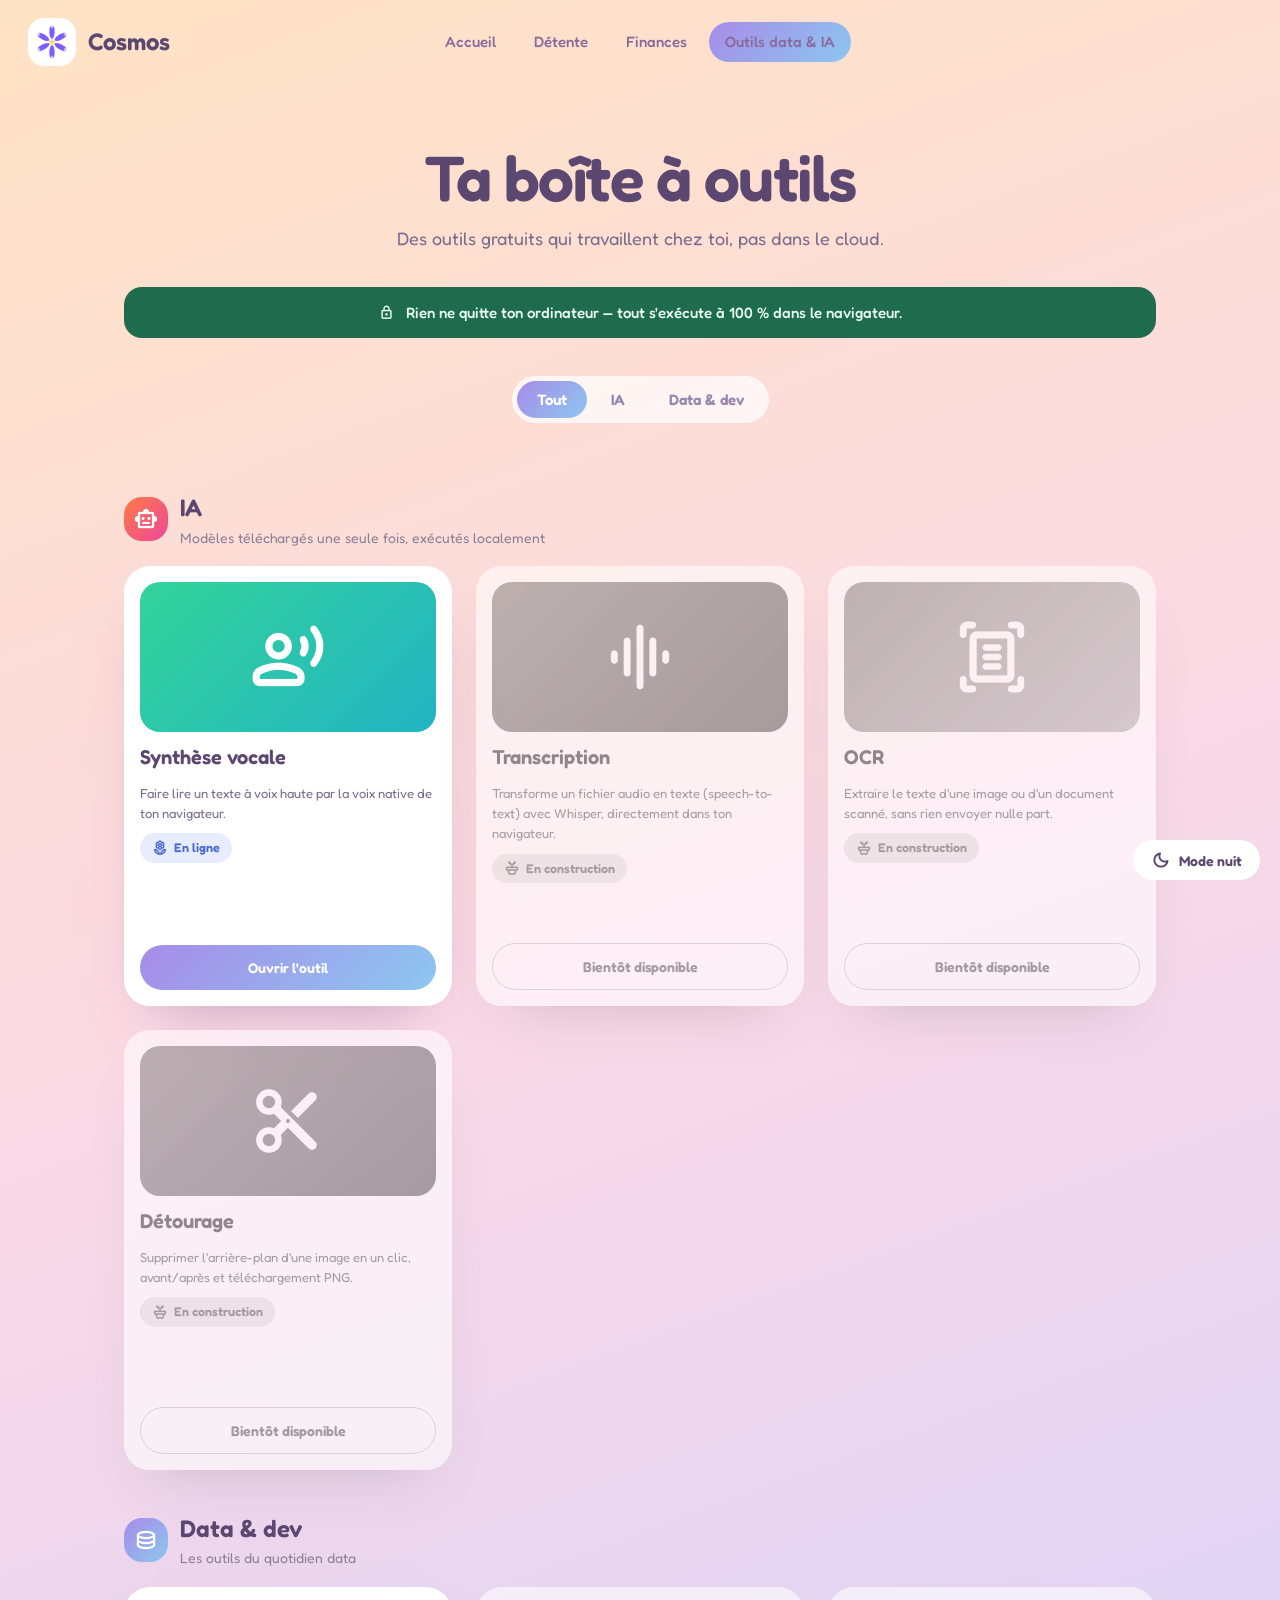
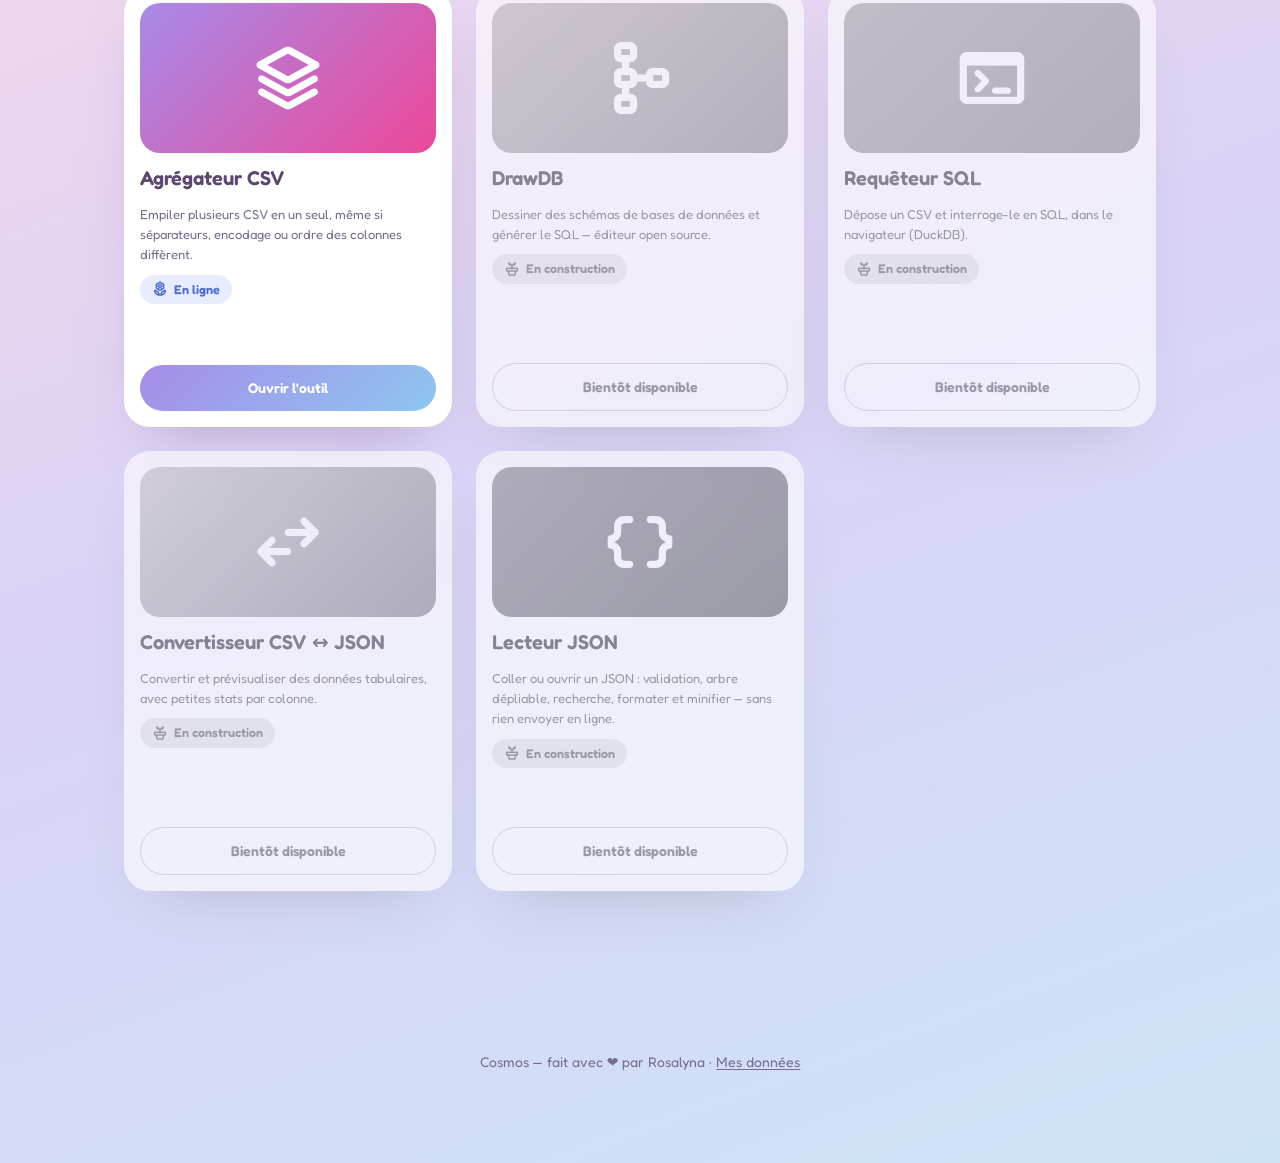
==== commit 2210464c: "Menu Finances honnête, mémoire calculatrice, section Outils data & IA - Renomme « Outils IA » en « O" ====
--- a/ia/index.html
+++ b/ia/index.html
@@ -8,7 +8,7 @@
   <link rel="icon" type="image/svg+xml" href="../commun/img/favicon.svg">
   <link rel="stylesheet" href="../commun/css/style.css">
 </head>
-<body class="p-ia" data-nav="Outils IA">
+<body class="p-ia" data-nav="Outils data & IA">
 <script>if(document.documentElement.classList.contains("pre-dark"))document.body.classList.add("dark");</script>
 
   <nav class="nav">
